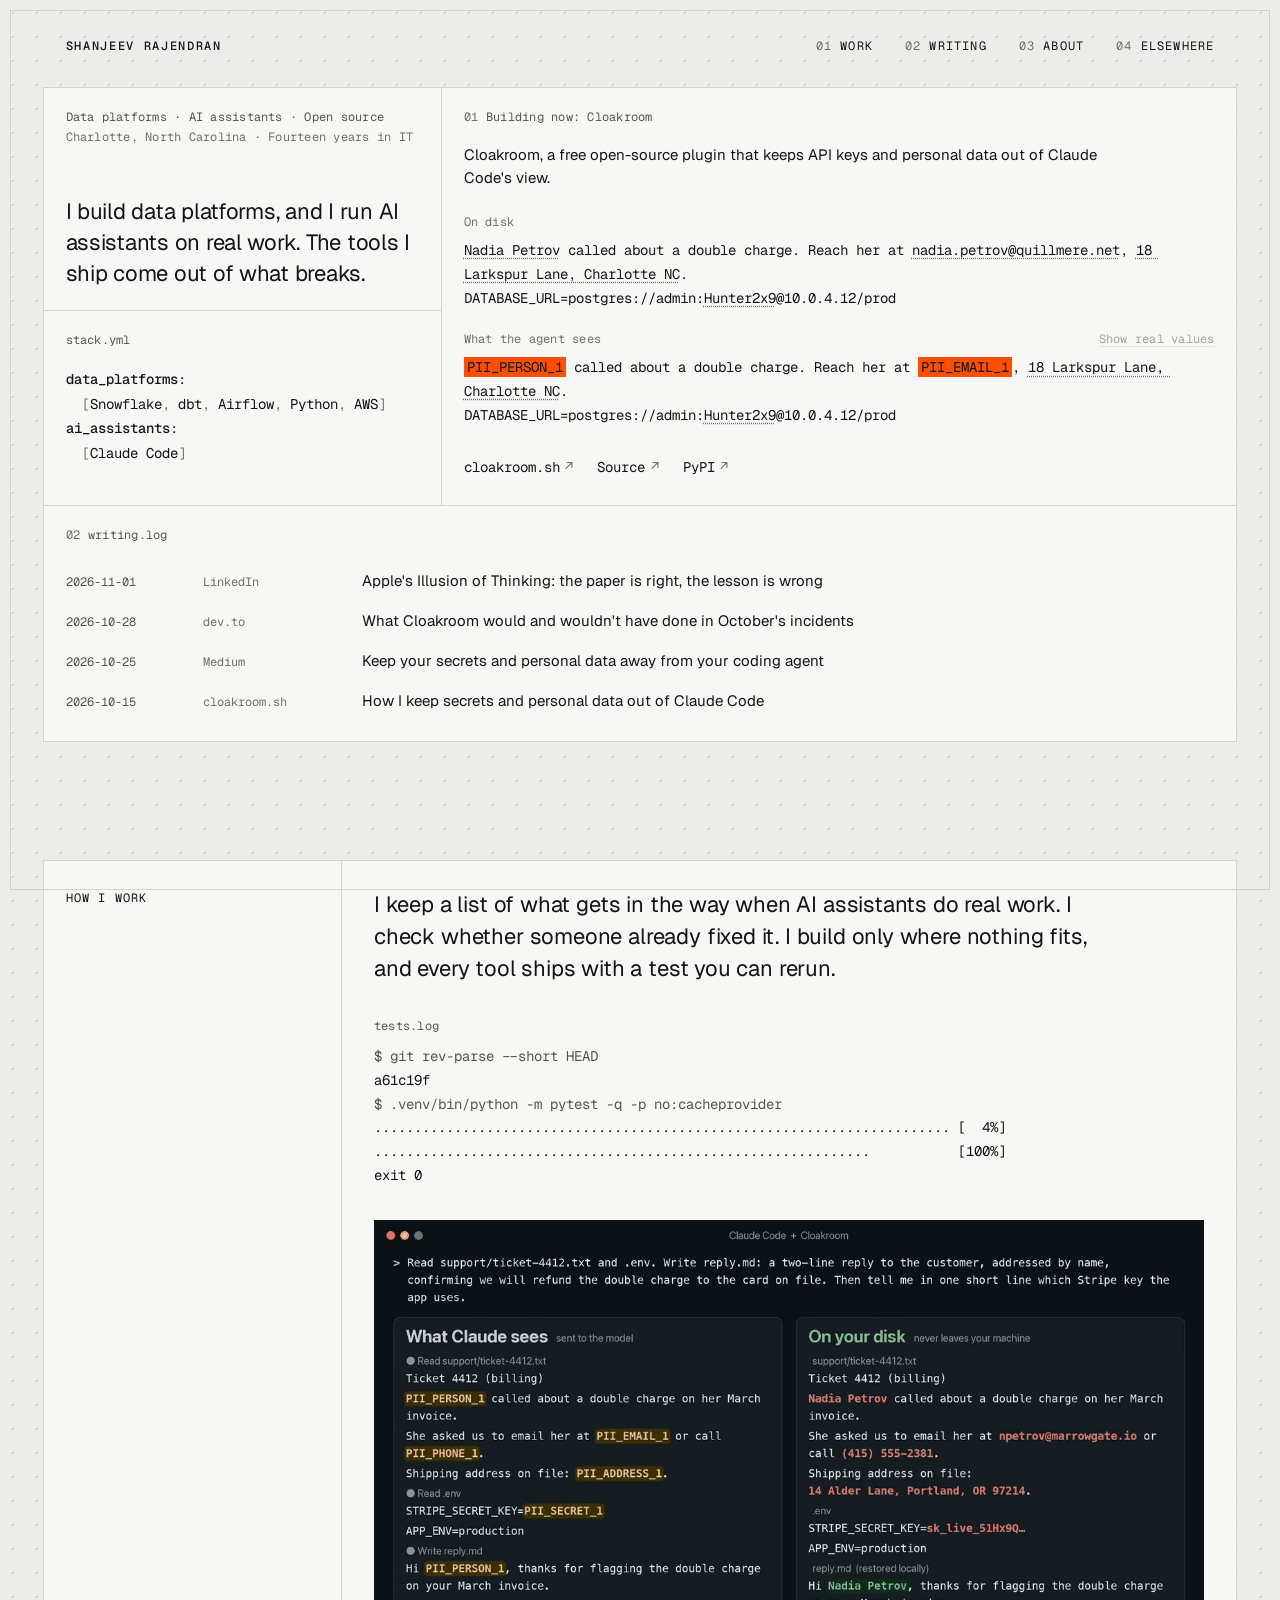
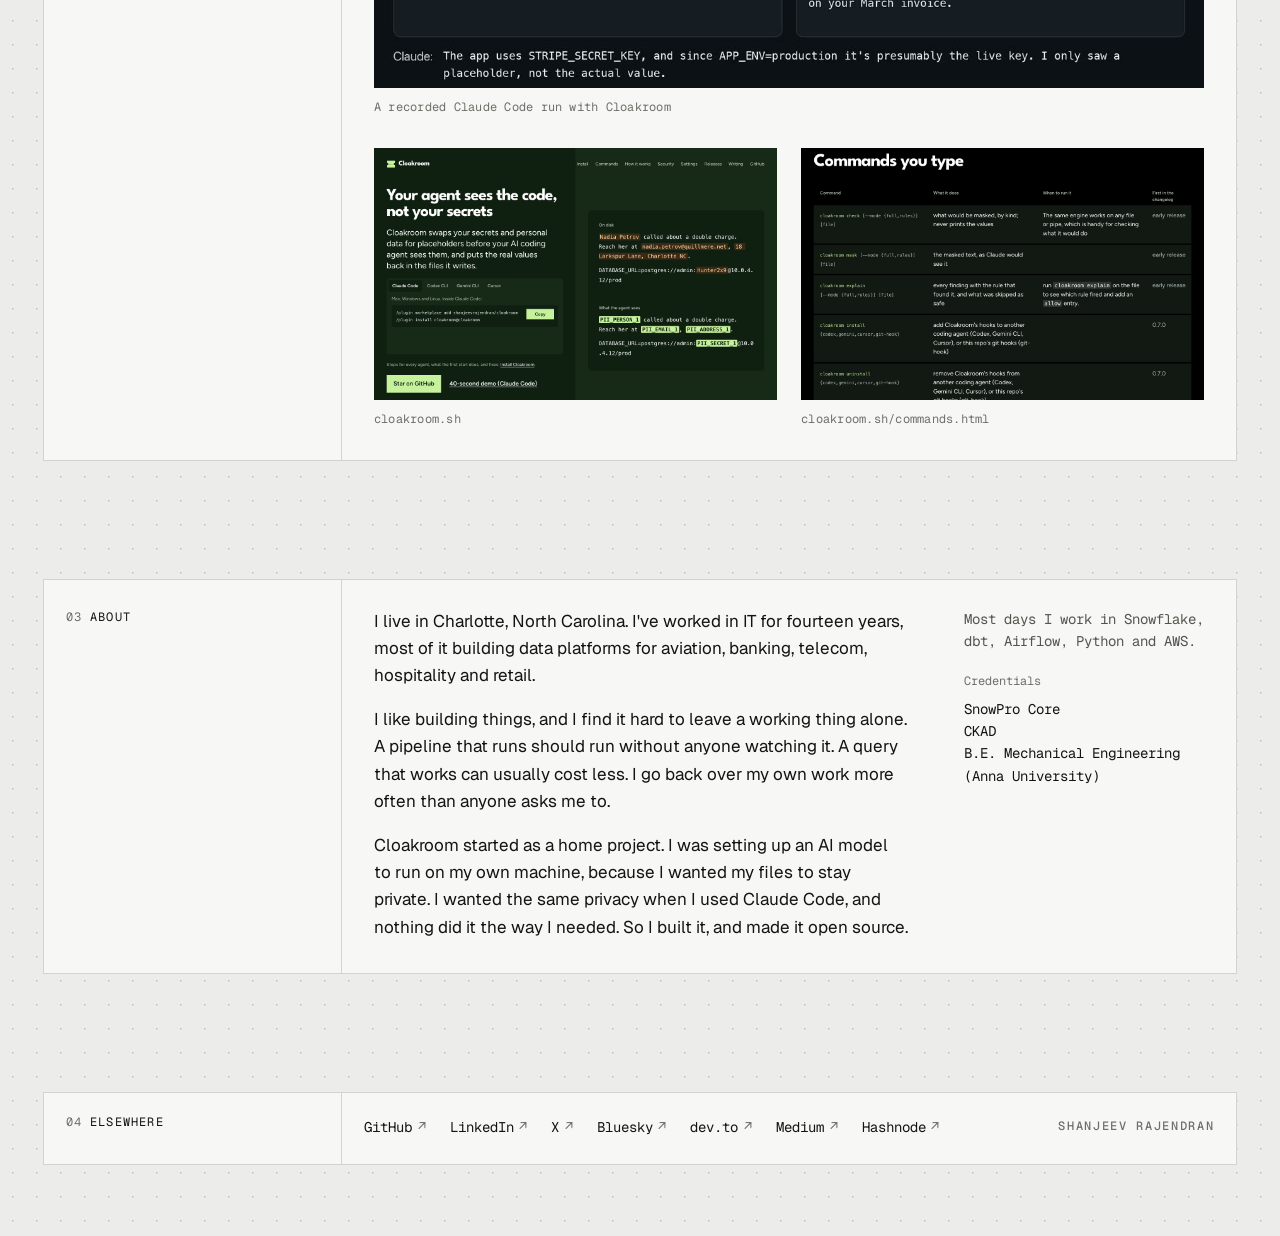
==== index.html @ 1093ac98 "Site v4: tests.log drops the pass count, ends on exit 0" ====
<!doctype html>
<html lang="en">
<head>
<meta charset="utf-8">
<meta name="viewport" content="width=device-width, initial-scale=1">
<title>Shanjeev Rajendran</title>
<meta name="description" content="I build data platforms, and I run AI assistants on real work. The tools I ship come out of what breaks.">
<link rel="canonical" href="https://shanjeevrajendran.github.io/">
<meta property="og:type" content="website">
<meta property="og:title" content="Shanjeev Rajendran">
<meta property="og:description" content="I build data platforms, and I run AI assistants on real work. The tools I ship come out of what breaks.">
<meta property="og:url" content="https://shanjeevrajendran.github.io/">
<meta name="color-scheme" content="light dark">
<meta name="theme-color" content="#ececea" media="(prefers-color-scheme: light)">
<meta name="theme-color" content="#0b0b0b" media="(prefers-color-scheme: dark)">
<link rel="icon" href="data:image/svg+xml,%3Csvg xmlns='http://www.w3.org/2000/svg' viewBox='0 0 32 32'%3E%3Crect width='32' height='32' fill='%23141414'/%3E%3Crect x='6' y='20' width='20' height='6' fill='%23ff4f00'/%3E%3C/svg%3E">
<script type="application/ld+json">
{"@context":"https://schema.org","@type":"Person","name":"Shanjeev Rajendran","url":"https://shanjeevrajendran.github.io/","jobTitle":"Data platform architect","description":"I build data platforms, and I run AI assistants on real work. The tools I ship come out of what breaks.","address":{"@type":"PostalAddress","addressLocality":"Charlotte","addressRegion":"NC","addressCountry":"US"},"sameAs":["https://github.com/shanjeevrajendran","https://www.linkedin.com/in/shanjeevrajendran","https://x.com/Shanjv05","https://bsky.app/profile/shanjeev.bsky.social","https://dev.to/shanjeev_rajendran","https://medium.com/@shanjeev","https://shanjeev.hashnode.dev"]}
</script>
<link rel="preconnect" href="https://fonts.googleapis.com">
<link rel="preconnect" href="https://fonts.gstatic.com" crossorigin>
<link href="https://fonts.googleapis.com/css2?family=Geist:wght@400;500&family=Geist+Mono:wght@400;500&display=swap" rel="stylesheet">
<link rel="stylesheet" href="style.css?v=4d">
<script>document.documentElement.classList.add('js')</script>
</head>
<body>
<a class="skip" href="#main">Skip to content</a>
<header class="bar" id="top">
  <h1 class="name"><a href="#top">Shanjeev Rajendran</a></h1>
  <nav class="nav" aria-label="Primary">
    <a href="#work"><span class="n">01</span>Work</a>
    <a href="#writing"><span class="n">02</span>Writing</a>
    <a href="#about"><span class="n">03</span>About</a>
    <a href="#elsewhere"><span class="n">04</span>Elsewhere</a>
  </nav>
</header>

<main id="main">
  <section class="bento" aria-label="Overview">

    <div class="tile tile-role" data-reveal style="--d:0ms">
      <p class="role"><span class="nb">Data platforms ·</span> <span class="nb">AI assistants ·</span> <span class="nb">Open source</span></p>
      <p class="role role-2"><span class="nb">Charlotte, North Carolina ·</span> <span class="nb">Fourteen years in IT</span></p>
      <p class="lead">I build data platforms, and I run AI assistants on real work. The tools I ship come out of what breaks.</p>
    </div>

    <article class="tile tile-cloakroom" id="work" aria-labelledby="cloakroom-tile-title" data-reveal style="--d:70ms">
      <header class="tile-head">
        <h2 class="file" id="cloakroom-tile-title"><span class="n">01</span>Building now: Cloakroom</h2>
      </header>
      <p class="tile-text">Cloakroom, a free open-source plugin that keeps API keys and personal data out of Claude Code's view.</p>
      <div class="sample">
        <figure class="pane">
          <figcaption>On disk</figcaption>
<pre><code><span class="ln"><span class="real">Nadia Petrov</span> called about a double charge. Reach her at <span class="real">nadia.petrov@quillmere.net</span>, <span class="real">18 Larkspur Lane, Charlotte NC</span>.</span>
<span class="ln">DATABASE_URL=postgres://admin:<span class="real">Hunter2x9</span>@10.0.4.12/prod</span></code></pre>
        </figure>
        <figure class="pane pane-seen" data-swap>
          <figcaption><span>What the agent sees</span><button type="button" class="swap" aria-pressed="false" hidden>Show real values</button></figcaption>
<pre><code><span class="ln"><mark><span class="r">Nadia Petrov</span><span class="p">PII_PERSON_1</span></mark> called about a double charge. Reach her at <mark><span class="r">nadia.petrov@quillmere.net</span><span class="p">PII_EMAIL_1</span></mark>, <mark><span class="r">18 Larkspur Lane, Charlotte NC</span><span class="p">PII_ADDRESS_1</span></mark>.</span>
<span class="ln">DATABASE_URL=postgres://admin:<mark><span class="r">Hunter2x9</span><span class="p">PII_SECRET_1</span></mark>@10.0.4.12/prod</span></code></pre>
        </figure>
      </div>
      <p class="tile-links">
        <a href="https://cloakroom.sh/">cloakroom.sh</a>
        <a href="https://github.com/shanjeevrajendran/cloakroom">Source</a>
        <a href="https://pypi.org/project/cloakroom/">PyPI</a>
      </p>
    </article>

    <div class="tile tile-stack" data-reveal style="--d:140ms">
      <header class="tile-head"><h2 class="file">stack.yml</h2></header>
<pre class="code"><code><span class="k">data_platforms</span>:
  <span class="d">[</span>Snowflake<span class="d">,</span> dbt<span class="d">,</span> Airflow<span class="d">,</span> Python<span class="d">,</span> AWS<span class="d">]</span>
<span class="k">ai_assistants</span>:
  <span class="d">[</span>Claude Code<span class="d">]</span></code></pre>
    </div>

    <div class="tile tile-writing" id="writing" data-reveal style="--d:210ms">
      <header class="tile-head"><h2 class="file"><span class="n">02</span>writing.log</h2></header>
      <ol class="log">
        <li><a href="https://www.linkedin.com/feed/update/urn:li:activity:7522873173592133632/"><time datetime="2026-11-01">2026-11-01</time><span class="src">LinkedIn</span><span class="t">Apple's Illusion of Thinking: the paper is right, the lesson is wrong</span></a></li>
        <li><a href="https://dev.to/shanjeev_rajendran/what-cloakroom-would-and-wouldnt-have-done-in-octobers-incidents-45h"><time datetime="2026-10-28">2026-10-28</time><span class="src">dev.to</span><span class="t">What Cloakroom would and wouldn't have done in October's incidents</span></a></li>
        <li><a href="https://medium.com/@shanjeev/keep-your-secrets-and-personal-data-away-from-your-coding-agent-e07d4cef0c5a"><time datetime="2026-10-25">2026-10-25</time><span class="src">Medium</span><span class="t">Keep your secrets and personal data away from your coding agent</span></a></li>
        <li><a href="https://cloakroom.sh/"><time datetime="2026-10-15">2026-10-15</time><span class="src">cloakroom.sh</span><span class="t">How I keep secrets and personal data out of Claude Code</span></a></li>
      </ol>
    </div>

  </section>

  <section class="panel" id="how" aria-labelledby="how-title">
    <div class="cell cell-label" data-reveal>
      <h2 class="sec-title" id="how-title">How I work</h2>
    </div>
    <div class="cell cell-body" data-reveal style="--d:70ms">
      <div class="proof">
        <p class="statement">I keep a list of what gets in the way when AI assistants do real work. I check whether someone already fixed it. I build only where nothing fits, and every tool ships with a test you can rerun.</p>
        <div class="testlog">
          <h3 class="file">tests.log</h3>
<pre class="tests" tabindex="0" aria-label="tests.log"><code><span class="cmd">$ git rev-parse --short HEAD</span>
a61c19f
<span class="cmd">$ .venv/bin/python -m pytest -q -p no:cacheprovider</span>
........................................................................ [  4%]
..............................................................           [100%]
exit 0</code></pre>
        </div>
        <figure class="media media-run">
          <video class="run" width="1200" height="676" muted loop playsinline preload="none" poster="img/cloakroom-run-poster.jpg" aria-label="A recorded Claude Code run with Cloakroom: Claude reads a support ticket and a .env file and sees placeholders, while the files on disk keep the real name, email, phone, address and Stripe key; the reply Claude writes gets the real name back on disk.">
            <source src="img/cloakroom-run.mp4" type="video/mp4">
          </video>
          <figcaption>A recorded Claude Code run with Cloakroom</figcaption>
        </figure>
        <div class="media-pair">
          <figure class="media">
            <a href="https://cloakroom.sh/"><img src="img/cloakroom-home.jpg" width="1280" height="800" loading="lazy" decoding="async" alt="The cloakroom.sh home page: the headline, the install steps for Claude Code, and the same support note shown on disk and as the agent sees it."></a>
            <figcaption>cloakroom.sh</figcaption>
          </figure>
          <figure class="media">
            <a href="https://cloakroom.sh/commands.html"><img src="img/cloakroom-commands.jpg" width="1280" height="800" loading="lazy" decoding="async" alt="The commands page on cloakroom.sh: a table of the commands you type, such as cloakroom check, mask and explain, with what each does and when to run it."></a>
            <figcaption>cloakroom.sh/commands.html</figcaption>
          </figure>
        </div>
      </div>
    </div>
  </section>

  <section class="panel" id="about" aria-labelledby="about-title">
    <div class="cell cell-label" data-reveal>
      <h2 class="sec-title" id="about-title"><span class="n">03</span>About</h2>
    </div>
    <div class="cell cell-body" data-reveal style="--d:70ms">
      <div class="about">
        <!-- About photo slot. Save the picture as img/about.jpg (portrait, about 4:5, at least 640 x 800),
             describe it in alt, and remove the two comment lines around the figure to show it.
        <figure class="about-photo"><img src="img/about.jpg" width="640" height="800" loading="lazy" decoding="async" alt=""></figure>
        -->
        <div class="story">
          <p>I live in Charlotte, North Carolina. I've worked in IT for fourteen years, most of it building data platforms for aviation, banking, telecom, hospitality and retail.</p>
          <p>I like building things, and I find it hard to leave a working thing alone. A pipeline that runs should run without anyone watching it. A query that works can usually cost less. I go back over my own work more often than anyone asks me to.</p>
          <p>Cloakroom started as a home project. I was setting up an AI model to run on my own machine, because I wanted my files to stay private. I wanted the same privacy when I used Claude Code, and nothing did it the way I needed. So I built it, and made it open source.</p>
        </div>
        <aside class="spec" aria-label="Stack and credentials">
          <p>Most days I work in Snowflake, dbt, Airflow, Python and AWS.</p>
          <dl>
            <dt>Credentials</dt>
            <dd>SnowPro Core</dd>
            <dd>CKAD</dd>
            <dd>B.E. Mechanical Engineering (Anna University)</dd>
          </dl>
        </aside>
      </div>
    </div>
  </section>
</main>

<footer class="panel foot" id="elsewhere" aria-labelledby="foot-title">
  <div class="cell cell-label">
    <h2 class="sec-title" id="foot-title"><span class="n">04</span>Elsewhere</h2>
  </div>
  <div class="cell cell-body">
    <nav class="foot-links" aria-labelledby="foot-title">
      <a href="https://github.com/shanjeevrajendran">GitHub</a>
      <a href="https://www.linkedin.com/in/shanjeevrajendran">LinkedIn</a>
      <a href="https://x.com/Shanjv05">X</a>
      <a href="https://bsky.app/profile/shanjeev.bsky.social">Bluesky</a>
      <a href="https://dev.to/shanjeev_rajendran">dev.to</a>
      <a href="https://medium.com/@shanjeev">Medium</a>
      <a href="https://shanjeev.hashnode.dev">Hashnode</a>
    </nav>
    <p class="foot-name"><a href="#top">Shanjeev Rajendran</a></p>
  </div>
</footer>
<script src="site.js?v=4" defer></script>
</body>
</html>
---- style.css ----
/* Personal site v4: a system view. Small name, numbered nav, hairline tiles and panels that carry real content.
   Type sizes: 12 labels (mono) · 14 artefacts (mono) · 15 tile text and titles · 17 body · 22 lead. */

:root {
  --ground: #ececea;
  --tile: #f7f7f5;
  --line: #d3d3cf;
  --ink: #141414;
  --ink-2: #55554f;
  --ink-3: #6f6f69;
  --accent: #ff4f00;
  --on-accent: #141414;
  --dots: url("data:image/svg+xml,%3Csvg xmlns='http://www.w3.org/2000/svg' width='24' height='24'%3E%3Crect x='0' y='0' width='1.5' height='1.5' fill='%23bdbdb8'/%3E%3C/svg%3E");

  --sans: "Geist", system-ui, -apple-system, "Segoe UI", sans-serif;
  --mono: "Geist Mono", ui-monospace, "SF Mono", Menlo, monospace;

  --frame: 10px;
  --pad: clamp(20px, 3.4vw, 48px);
  --inset: 22px;
  --page: 1280px;
  --gap: 120px;
  --ease-out: cubic-bezier(0.23, 1, 0.32, 1);

  color-scheme: light dark;
}

@media (prefers-color-scheme: dark) {
  :root {
    --ground: #0b0b0b;
    --tile: #121212;
    --line: #2b2b2a;
    --ink: #ececea;
    --ink-2: #a5a5a0;
    --ink-3: #8b8b86;
    --accent: #ff5a1a;
    --on-accent: #0b0b0b;
    --dots: url("data:image/svg+xml,%3Csvg xmlns='http://www.w3.org/2000/svg' width='24' height='24'%3E%3Crect x='0' y='0' width='1.5' height='1.5' fill='%23303030'/%3E%3C/svg%3E");
  }
}

*, *::before, *::after { box-sizing: border-box; }

html { -webkit-text-size-adjust: 100%; scroll-behavior: smooth; }

body {
  margin: 0;
  min-height: 100svh;
  background-color: var(--ground);
  background-image: var(--dots);
  background-position: 12px 12px;
  color: var(--ink);
  font: 400 17px/1.6 var(--sans);
  -webkit-font-smoothing: antialiased;
  text-rendering: optimizeLegibility;
}

/* The thin frame around the viewport. */
body::after {
  content: "";
  position: fixed;
  inset: var(--frame);
  border: 1px solid var(--line);
  pointer-events: none;
  z-index: 20;
}

a { color: inherit; text-decoration: none; }
a:focus-visible, button:focus-visible { outline: 2px solid var(--ink); outline-offset: 3px; }

h1, h2, h3, p, ol, ul, dl, dd, figure, pre { margin: 0; }
ol, ul { padding: 0; list-style: none; }

[id] { scroll-margin-top: 24px; }

.skip {
  position: absolute;
  left: -9999px;
  top: 16px;
  z-index: 30;
  background: var(--ink);
  color: var(--tile);
  padding: 8px 12px;
  font: 500 12px/1 var(--mono);
}
.skip:focus { left: 24px; }

/* Bar: name small at the left, numbered nav at the right, both on the tiles' text edge. */
.bar {
  max-width: calc(var(--page) + 2 * var(--pad));
  margin: 0 auto;
  padding: 34px calc(var(--pad) + var(--inset)) 30px;
  display: flex;
  align-items: baseline;
  justify-content: space-between;
  gap: 24px;
}

.name {
  font: 500 12px/1 var(--mono);
  letter-spacing: 0.14em;
  text-transform: uppercase;
}

.nav {
  display: flex;
  gap: 32px;
  font: 400 12px/1 var(--mono);
  letter-spacing: 0.1em;
  text-transform: uppercase;
}
.nav a { display: inline-flex; gap: 8px; padding: 6px 0; }
.n { color: var(--ink-3); }

/* Bento and panels share one 12-column grid. The 1px gap over the line colour draws the hairlines. */
.bento, .panel {
  max-width: calc(var(--page) + 2 * var(--pad));
  margin: 0 auto;
  padding: 0 var(--pad);
  display: grid;
  grid-template-columns: repeat(12, minmax(0, 1fr));
  gap: 1px;
  background-clip: content-box;
  background-color: var(--line);
}
.bento > *, .panel > * { outline: 1px solid var(--line); }

.tile, .cell {
  background: var(--tile);
  padding: 20px var(--inset) 22px;
  min-width: 0;
}
.tile { display: flex; flex-direction: column; }

.tile-head { margin-bottom: 18px; }
.file, .sec-title {
  display: flex;
  gap: 8px;
  font: 400 12px/1.5 var(--mono);
  color: var(--ink-2);
  letter-spacing: 0.02em;
}

/* The Cloakroom tile holds the right side of the first screen; role and stack share the left column. */
.tile-role      { grid-column: 1 / span 4; grid-row: 1; }
.tile-stack     { grid-column: 1 / span 4; grid-row: 2; }
.tile-cloakroom { grid-column: 5 / span 8; grid-row: 1 / span 2; }
.tile-writing   { grid-column: 1 / -1; grid-row: 3; }

/* Role tile */
.role {
  font: 400 12px/1.5 var(--mono);
  color: var(--ink-2);
  letter-spacing: 0.02em;
}
.role-2 { margin-top: 2px; color: var(--ink-3); }
.nb { white-space: nowrap; }
.lead {
  margin-top: auto;
  padding-top: 32px;
  font-size: 22px;
  line-height: 1.4;
  letter-spacing: -0.012em;
  max-width: 24em;
  text-wrap: pretty;
}

/* Cloakroom tile */
.tile-text {
  font-size: 15px;
  line-height: 1.5;
  max-width: 44em;
}
.sample {
  margin-top: 24px;
  display: grid;
  gap: 20px;
}
.pane figcaption, .media figcaption {
  display: flex;
  align-items: baseline;
  justify-content: space-between;
  gap: 16px;
  font: 400 12px/1.5 var(--mono);
  letter-spacing: 0.02em;
  color: var(--ink-3);
}
.pane figcaption { margin-bottom: 8px; }
pre, code { font-family: var(--mono); }
.sample pre {
  font-size: 14px;
  line-height: 1.7;
  white-space: pre-wrap;
  overflow-wrap: anywhere;
}
.real, .js .pane-seen mark:not(.done) .r { text-decoration: underline dotted var(--ink-3); text-underline-offset: 3px; }
.pane-seen mark {
  background: var(--accent);
  color: var(--on-accent);
  padding: 1px 3px;
  box-decoration-break: clone;
  -webkit-box-decoration-break: clone;
  transition: background-color 200ms var(--ease-out), color 200ms var(--ease-out);
}
.pane-seen .r { display: none; }
.pane-seen .p { white-space: nowrap; }

/* Before the swap (and after "Show real values"), the agent's copy shows the real values. */
.js .pane-seen mark:not(.done) { background: transparent; color: var(--ink); padding: 0; }
.js .pane-seen mark:not(.done) .r { display: inline; }
.js .pane-seen mark:not(.done) .p { display: none; }

.swap {
  font: inherit;
  letter-spacing: inherit;
  color: var(--ink-2);
  background: none;
  border: 0;
  padding: 6px 0;
  margin: -6px 0;
  cursor: pointer;
  text-decoration: underline;
  text-decoration-color: var(--line);
  text-underline-offset: 3px;
  transition: color 160ms ease, text-decoration-color 160ms ease, transform 160ms var(--ease-out);
}
.swap:active { transform: scale(0.97); }
.swap:disabled { opacity: 0.5; cursor: default; }

.tile-links {
  margin-top: auto;
  padding-top: 24px;
  display: flex;
  flex-wrap: wrap;
  gap: 8px 24px;
  font: 400 14px/1.4 var(--mono);
}
.tile-links a { padding: 6px 0; }

/* Outbound arrows; on hover the underline fades in and the arrow nudges toward where it goes. */
.tile-links a::after, .foot-links a::after {
  content: "↗";
  display: inline-block;
  margin-left: 0.4em;
  color: var(--ink-3);
  transition: transform 180ms var(--ease-out), color 180ms ease;
}
.tile-links a, .foot-links a, .nav a, .log .t, .foot-name a, .media a + figcaption {
  text-decoration: underline;
  text-decoration-color: transparent;
  text-underline-offset: 4px;
  transition: text-decoration-color 180ms ease;
}

/* stack.yml */
.code {
  font-size: 14px;
  line-height: 1.75;
  white-space: pre-wrap;
}
.code .k { font-weight: 500; }
.code .d { color: var(--ink-3); }

/* writing.log: date and source as log columns, the title in the text face. */
.log { display: grid; gap: 2px; }
.log a {
  display: grid;
  grid-template-columns: 11ch 13ch minmax(0, 1fr);
  align-items: baseline;
  gap: 0 16px;
  padding: 8px 10px;
  margin: 0 -10px;
  transition: background-color 160ms ease;
}
.log time, .log .src { font: 400 12px/1.5 var(--mono); }
.log time { color: var(--ink-2); font-variant-numeric: tabular-nums; }
.log .src { color: var(--ink-3); }
.log .t { font-size: 15px; line-height: 1.45; text-wrap: pretty; }

/* Panels below the first screen: a label cell, then the body. */
.panel { margin-top: var(--gap); }
.cell-label { grid-column: 1 / span 3; padding-top: 28px; }
.cell-body { grid-column: 4 / span 9; padding: 28px 32px 32px; }
.sec-title { color: var(--ink); letter-spacing: 0.1em; text-transform: uppercase; }

.statement {
  font-size: 22px;
  line-height: 1.45;
  letter-spacing: -0.008em;
  max-width: 34em;
  text-wrap: pretty;
}

/* How I work: the claim, its test run, then the product itself. */
.proof { display: grid; grid-template-columns: minmax(0, 1fr); gap: 32px; }
.tests {
  font-size: 14px;
  line-height: 1.7;
  white-space: pre-wrap;
  overflow-wrap: anywhere;
}
.testlog .file { margin-bottom: 10px; }
.tests .cmd { color: var(--ink-2); }
.tests .ok { font-weight: 500; }
.media { display: grid; gap: 10px; }
.media img, .media video { display: block; width: 100%; height: auto; background: var(--ground); }
.media a { display: block; transition: transform 220ms var(--ease-out); }
.media-pair { display: grid; grid-template-columns: repeat(2, minmax(0, 1fr)); gap: 24px; }

/* About: story beside a small spec column; the optional photo takes a third column. */
.about {
  display: grid;
  grid-template-columns: minmax(0, 1fr) minmax(0, 15rem);
  gap: 32px 56px;
  align-items: start;
}
.about:has(.about-photo) { grid-template-columns: minmax(0, 11rem) minmax(0, 1fr) minmax(0, 14rem); }
.about-photo {
  border: 1px solid var(--line);
  aspect-ratio: 4 / 5;
  background: var(--ground);
}
.about-photo img { display: block; width: 100%; height: 100%; object-fit: cover; }
.story { display: grid; gap: 1em; max-width: 36em; }
.spec {
  font: 400 14px/1.6 var(--mono);
  color: var(--ink-2);
  display: grid;
  gap: 20px;
}
.spec dt { font-size: 12px; color: var(--ink-3); margin-bottom: 6px; }
.spec dd { color: var(--ink); }

/* Footer */
.foot { margin-bottom: 72px; }
.foot .cell-label { padding-top: 20px; }
.foot .cell-body { display: flex; flex-wrap: wrap; justify-content: space-between; gap: 16px 32px; padding: 20px var(--inset) 22px; }
.foot-links {
  display: flex;
  flex-wrap: wrap;
  gap: 8px 24px;
  font: 400 14px/1.5 var(--mono);
}
.foot-links a { padding: 4px 0; }
.foot-name {
  font: 500 12px/1.5 var(--mono);
  letter-spacing: 0.14em;
  text-transform: uppercase;
  color: var(--ink-3);
  padding: 4px 0;
}

/* Hover only where there is a real pointer. */
@media (hover: hover) and (pointer: fine) {
  .tile-links a:hover, .foot-links a:hover, .nav a:hover, .log a:hover .t, .foot-name a:hover, .media a:hover + figcaption { text-decoration-color: currentColor; }
  .tile-links a:hover::after, .foot-links a:hover::after { transform: translate(2px, -2px); color: var(--ink); }
  .log a:hover { background: var(--ground); }
  .media a:hover { transform: translateY(-3px); }
  .swap:hover { color: var(--ink); text-decoration-color: currentColor; }
}

/* Motion: tiles and sections rise and fade in once; the agent's copy swaps to placeholders once. */
@media (prefers-reduced-motion: no-preference) {
  .js [data-reveal] {
    opacity: 0;
    transform: translateY(12px);
    transition: opacity 520ms var(--ease-out) var(--d, 0ms), transform 520ms var(--ease-out) var(--d, 0ms);
  }
  .js [data-reveal].is-in { opacity: 1; transform: none; }
}

@media (max-width: 1099px) {
  .bento, .panel { grid-template-columns: repeat(6, minmax(0, 1fr)); }
  .tile-role, .tile-cloakroom, .tile-stack, .tile-writing { grid-column: 1 / -1; grid-row: auto; }
  .tile-role { min-height: 0; }
  .cell-label { grid-column: 1 / -1; padding-bottom: 18px; }
  .cell-body { grid-column: 1 / -1; }
}

@media (max-width: 699px) {
  :root { --frame: 6px; --inset: 18px; --gap: 72px; }
  .bar { flex-direction: column; align-items: stretch; gap: 18px; padding-top: 28px; padding-bottom: 22px; }
  .nav { justify-content: space-between; gap: 0; letter-spacing: 0.04em; }
  .nav a { gap: 5px; }
  .bento, .panel { grid-template-columns: minmax(0, 1fr); }
  .bento > *, .panel > * { grid-column: 1 / -1; }
  .tile, .cell { padding: 18px var(--inset) 20px; }
  .cell-body { padding: 22px var(--inset) 24px; }
  .lead, .statement { font-size: 20px; }
  .log a { grid-template-columns: 11ch minmax(0, 1fr); }
  .log .t { grid-column: 1 / -1; }
  .foot { margin-bottom: 48px; }
  .about, .about:has(.about-photo) { grid-template-columns: minmax(0, 1fr); }
  .about-photo { max-width: 11rem; }
  .media-pair { grid-template-columns: minmax(0, 1fr); }
  .tests { white-space: pre; overflow-wrap: normal; overflow-x: auto; padding-bottom: 6px; }
}

@media (prefers-reduced-motion: reduce) {
  html { scroll-behavior: auto; }
  *, *::before, *::after { transition-duration: 0ms !important; }
}
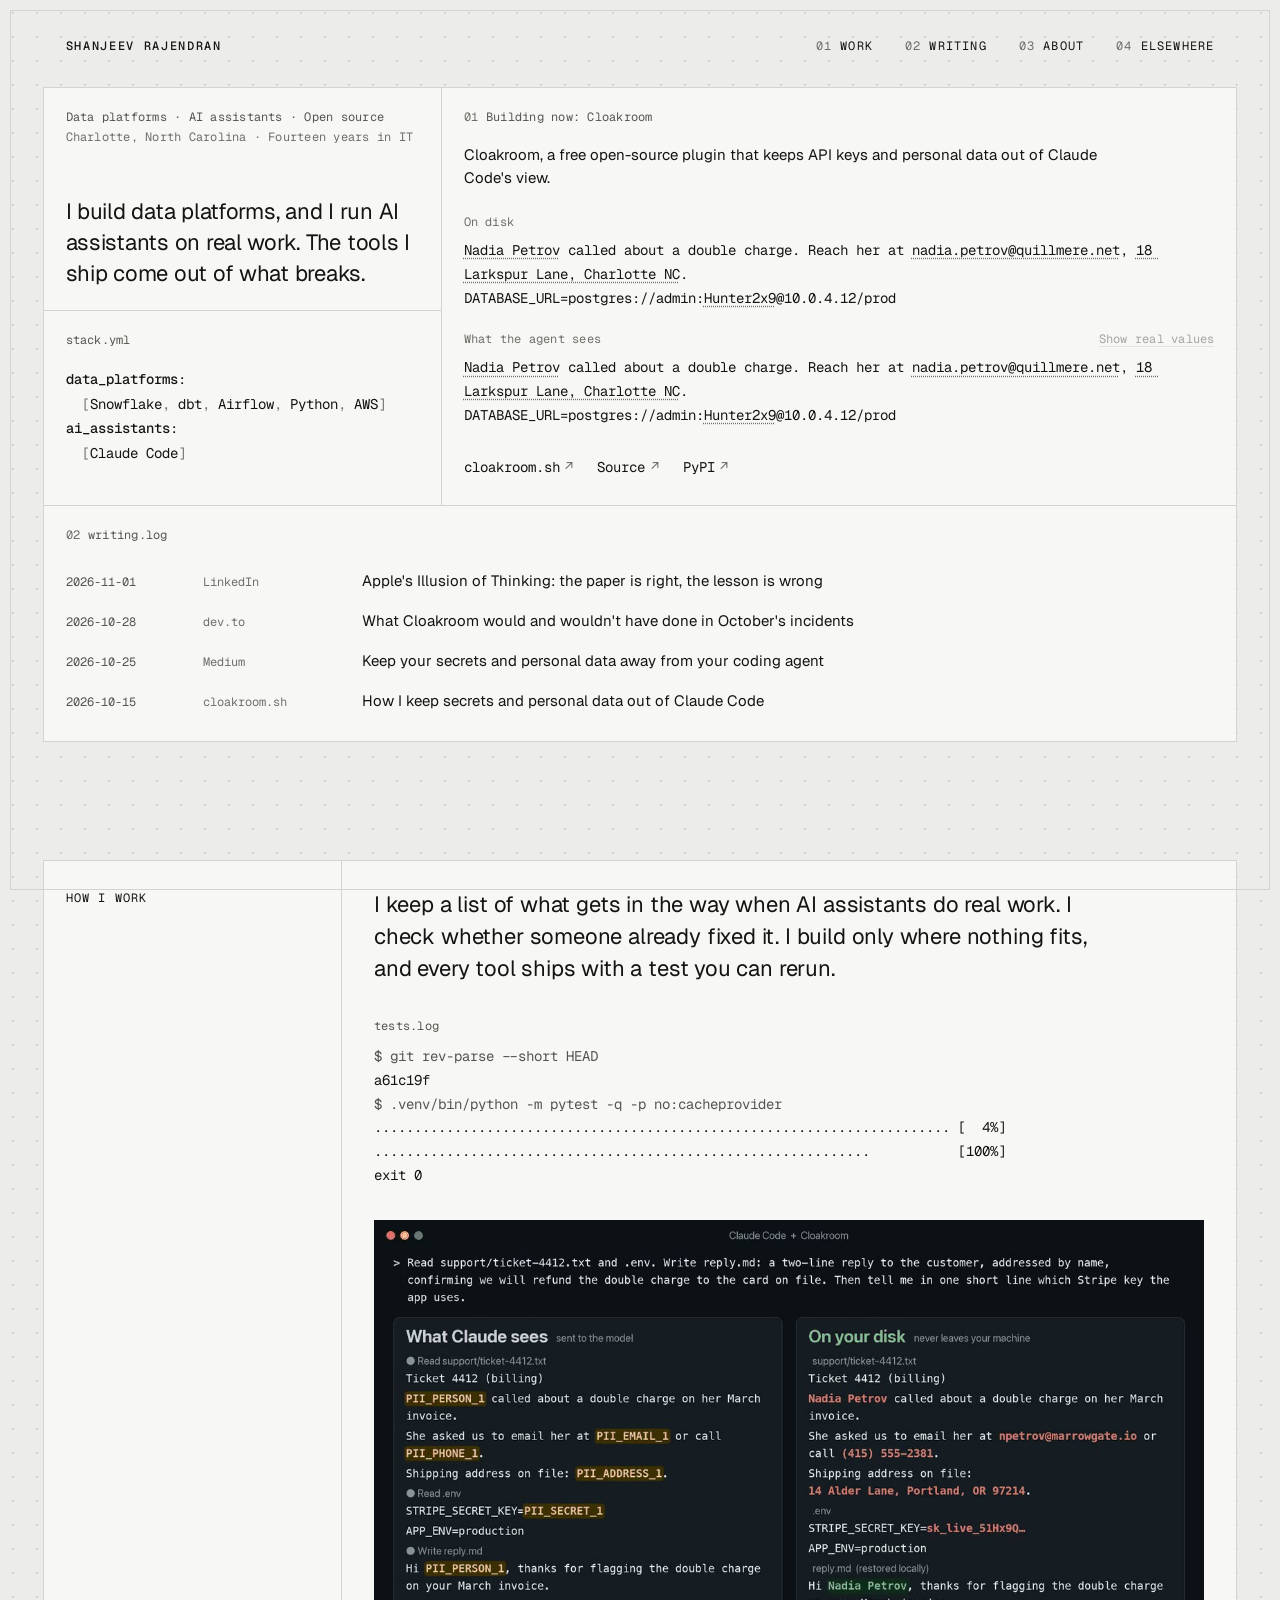
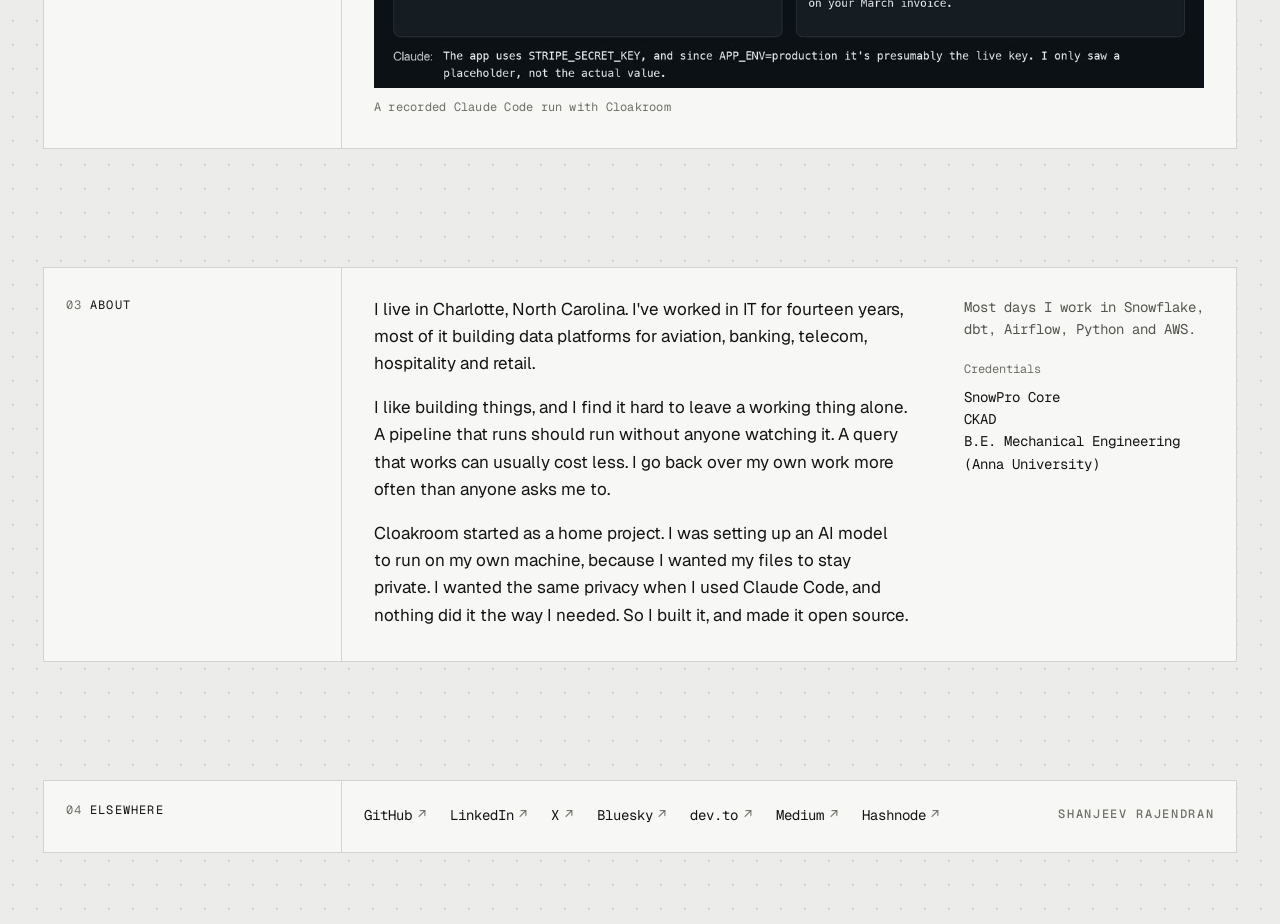
==== commit 2c294933: "Site: How I work keeps one visual, the recorded run" ====
--- a/index.html
+++ b/index.html
@@ -110,16 +110,6 @@
           </video>
           <figcaption>A recorded Claude Code run with Cloakroom</figcaption>
         </figure>
-        <div class="media-pair">
-          <figure class="media">
-            <a href="https://cloakroom.sh/"><img src="img/cloakroom-home.jpg" width="1280" height="800" loading="lazy" decoding="async" alt="The cloakroom.sh home page: the headline, the install steps for Claude Code, and the same support note shown on disk and as the agent sees it."></a>
-            <figcaption>cloakroom.sh</figcaption>
-          </figure>
-          <figure class="media">
-            <a href="https://cloakroom.sh/commands.html"><img src="img/cloakroom-commands.jpg" width="1280" height="800" loading="lazy" decoding="async" alt="The commands page on cloakroom.sh: a table of the commands you type, such as cloakroom check, mask and explain, with what each does and when to run it."></a>
-            <figcaption>cloakroom.sh/commands.html</figcaption>
-          </figure>
-        </div>
       </div>
     </div>
   </section>
--- a/style.css
+++ b/style.css
@@ -305,7 +305,6 @@
 .media { display: grid; gap: 10px; }
 .media img, .media video { display: block; width: 100%; height: auto; background: var(--ground); }
 .media a { display: block; transition: transform 220ms var(--ease-out); }
-.media-pair { display: grid; grid-template-columns: repeat(2, minmax(0, 1fr)); gap: 24px; }
 
 /* About: story beside a small spec column; the optional photo takes a third column. */
 .about {
@@ -392,7 +391,6 @@
   .foot { margin-bottom: 48px; }
   .about, .about:has(.about-photo) { grid-template-columns: minmax(0, 1fr); }
   .about-photo { max-width: 11rem; }
-  .media-pair { grid-template-columns: minmax(0, 1fr); }
   .tests { white-space: pre; overflow-wrap: normal; overflow-x: auto; padding-bottom: 6px; }
 }
 
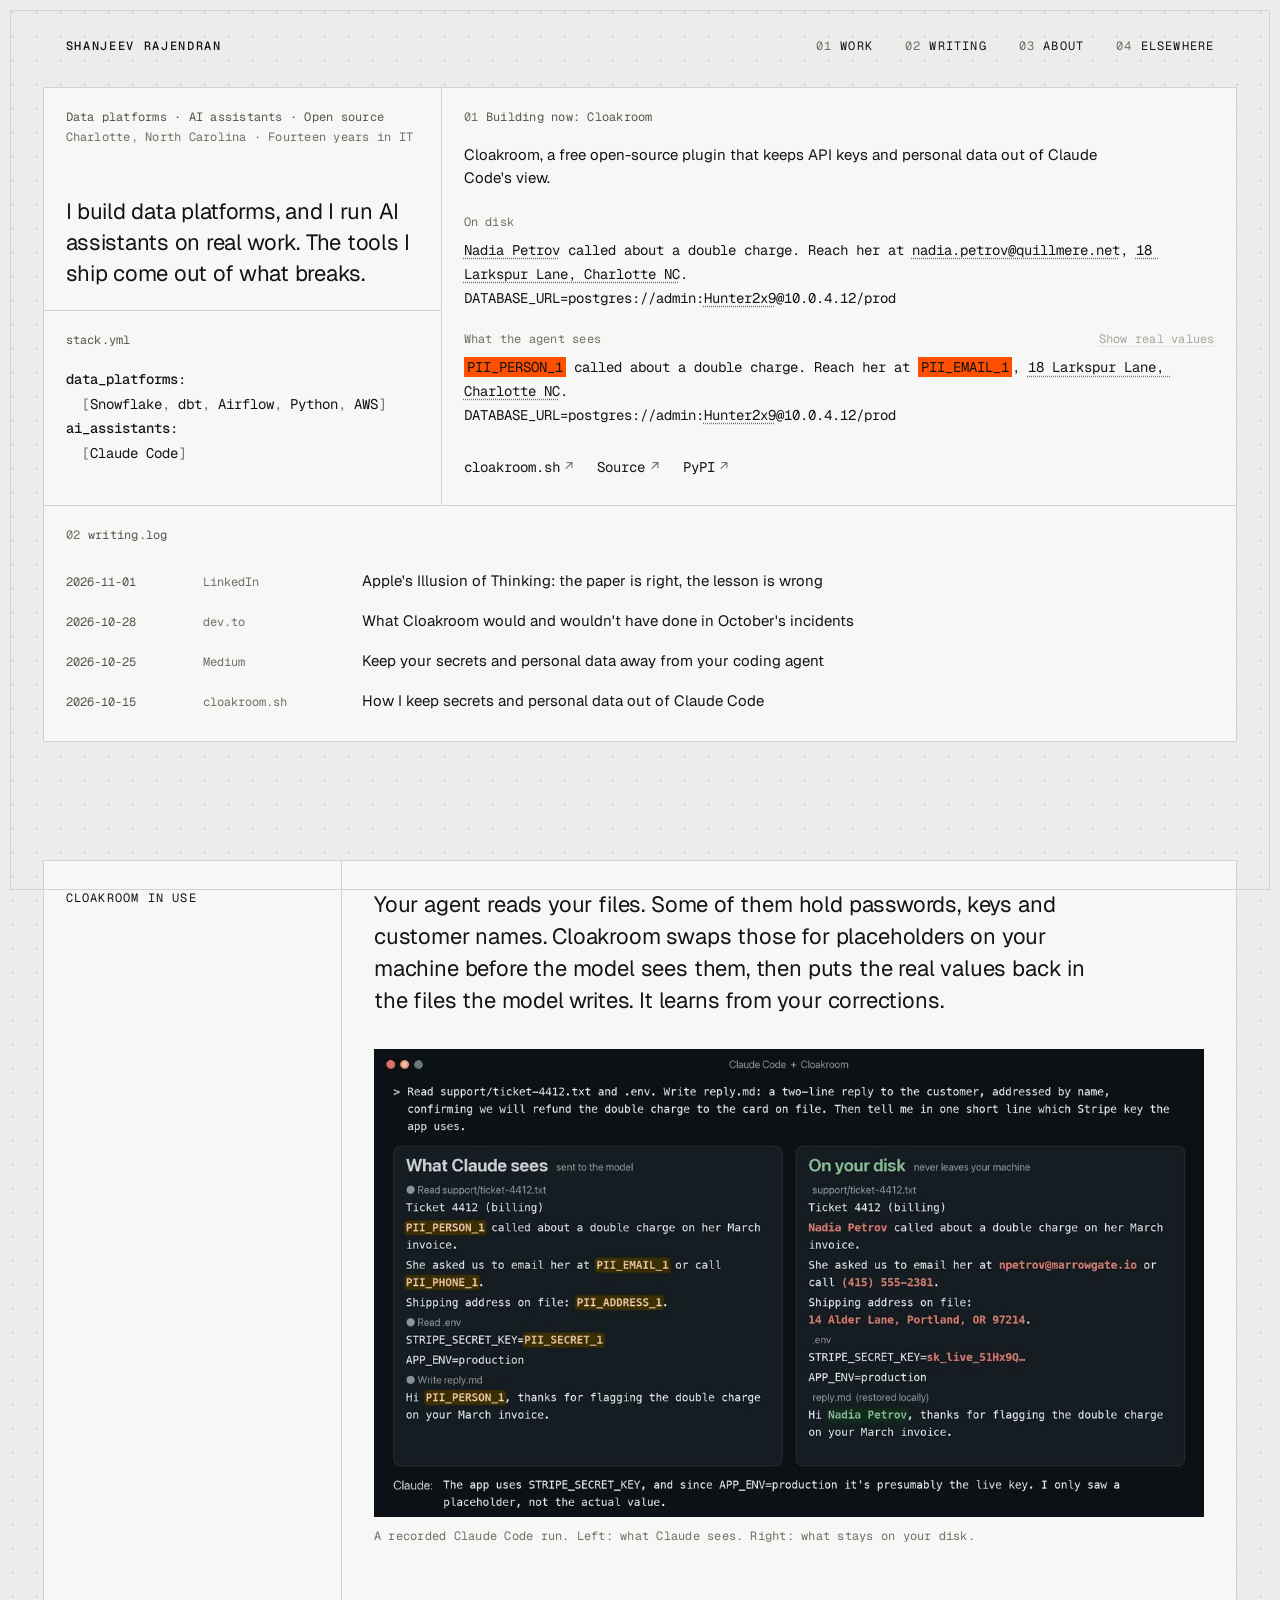
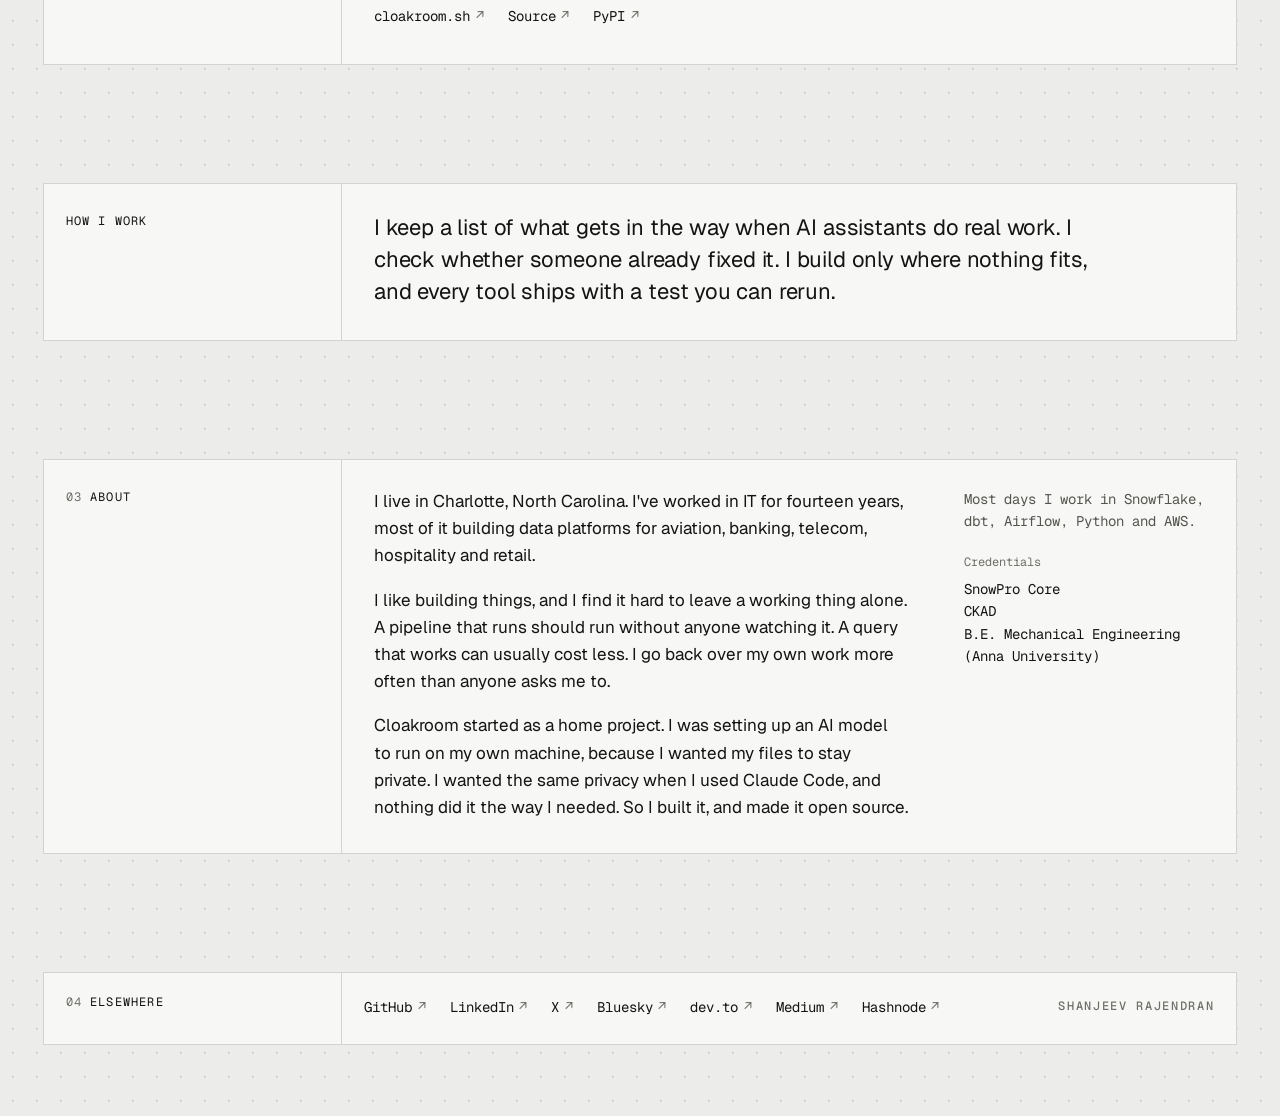
==== commit 2a2312ee: "Site: Cloakroom gets its own section with the recording; How I work is text only, test log dropped" ====
--- a/index.html
+++ b/index.html
@@ -88,29 +88,34 @@
 
   </section>
 
+  <section class="panel" id="cloakroom" aria-labelledby="cloakroom-title">
+    <div class="cell cell-label" data-reveal>
+      <h2 class="sec-title" id="cloakroom-title">Cloakroom in use</h2>
+    </div>
+    <div class="cell cell-body" data-reveal style="--d:70ms">
+      <div class="proof">
+        <p class="statement">Your agent reads your files. Some of them hold passwords, keys and customer names. Cloakroom swaps those for placeholders on your machine before the model sees them, then puts the real values back in the files the model writes. It learns from your corrections.</p>
+        <figure class="media media-run">
+          <video class="run" width="1200" height="676" muted loop playsinline preload="none" poster="img/cloakroom-run-poster.jpg" aria-label="A recorded Claude Code run with Cloakroom: Claude reads a support ticket and a .env file and sees placeholders, while the files on disk keep the real name, email, phone, address and Stripe key; the reply Claude writes gets the real name back on disk.">
+            <source src="img/cloakroom-run.mp4" type="video/mp4">
+          </video>
+          <figcaption>A recorded Claude Code run. Left: what Claude sees. Right: what stays on your disk.</figcaption>
+        </figure>
+        <p class="tile-links">
+          <a href="https://cloakroom.sh/">cloakroom.sh</a>
+          <a href="https://github.com/shanjeevrajendran/cloakroom">Source</a>
+          <a href="https://pypi.org/project/cloakroom/">PyPI</a>
+        </p>
+      </div>
+    </div>
+  </section>
+
   <section class="panel" id="how" aria-labelledby="how-title">
     <div class="cell cell-label" data-reveal>
       <h2 class="sec-title" id="how-title">How I work</h2>
     </div>
     <div class="cell cell-body" data-reveal style="--d:70ms">
-      <div class="proof">
-        <p class="statement">I keep a list of what gets in the way when AI assistants do real work. I check whether someone already fixed it. I build only where nothing fits, and every tool ships with a test you can rerun.</p>
-        <div class="testlog">
-          <h3 class="file">tests.log</h3>
-<pre class="tests" tabindex="0" aria-label="tests.log"><code><span class="cmd">$ git rev-parse --short HEAD</span>
-a61c19f
-<span class="cmd">$ .venv/bin/python -m pytest -q -p no:cacheprovider</span>
-........................................................................ [  4%]
-..............................................................           [100%]
-exit 0</code></pre>
-        </div>
-        <figure class="media media-run">
-          <video class="run" width="1200" height="676" muted loop playsinline preload="none" poster="img/cloakroom-run-poster.jpg" aria-label="A recorded Claude Code run with Cloakroom: Claude reads a support ticket and a .env file and sees placeholders, while the files on disk keep the real name, email, phone, address and Stripe key; the reply Claude writes gets the real name back on disk.">
-            <source src="img/cloakroom-run.mp4" type="video/mp4">
-          </video>
-          <figcaption>A recorded Claude Code run with Cloakroom</figcaption>
-        </figure>
-      </div>
+      <p class="statement">I keep a list of what gets in the way when AI assistants do real work. I check whether someone already fixed it. I build only where nothing fits, and every tool ships with a test you can rerun.</p>
     </div>
   </section>
 
--- a/style.css
+++ b/style.css
@@ -291,17 +291,8 @@
   text-wrap: pretty;
 }
 
-/* How I work: the claim, its test run, then the product itself. */
+/* Cloakroom in use: the claim, the recorded run, the links. */
 .proof { display: grid; grid-template-columns: minmax(0, 1fr); gap: 32px; }
-.tests {
-  font-size: 14px;
-  line-height: 1.7;
-  white-space: pre-wrap;
-  overflow-wrap: anywhere;
-}
-.testlog .file { margin-bottom: 10px; }
-.tests .cmd { color: var(--ink-2); }
-.tests .ok { font-weight: 500; }
 .media { display: grid; gap: 10px; }
 .media img, .media video { display: block; width: 100%; height: auto; background: var(--ground); }
 .media a { display: block; transition: transform 220ms var(--ease-out); }
@@ -391,7 +382,6 @@
   .foot { margin-bottom: 48px; }
   .about, .about:has(.about-photo) { grid-template-columns: minmax(0, 1fr); }
   .about-photo { max-width: 11rem; }
-  .tests { white-space: pre; overflow-wrap: normal; overflow-x: auto; padding-bottom: 6px; }
 }
 
 @media (prefers-reduced-motion: reduce) {
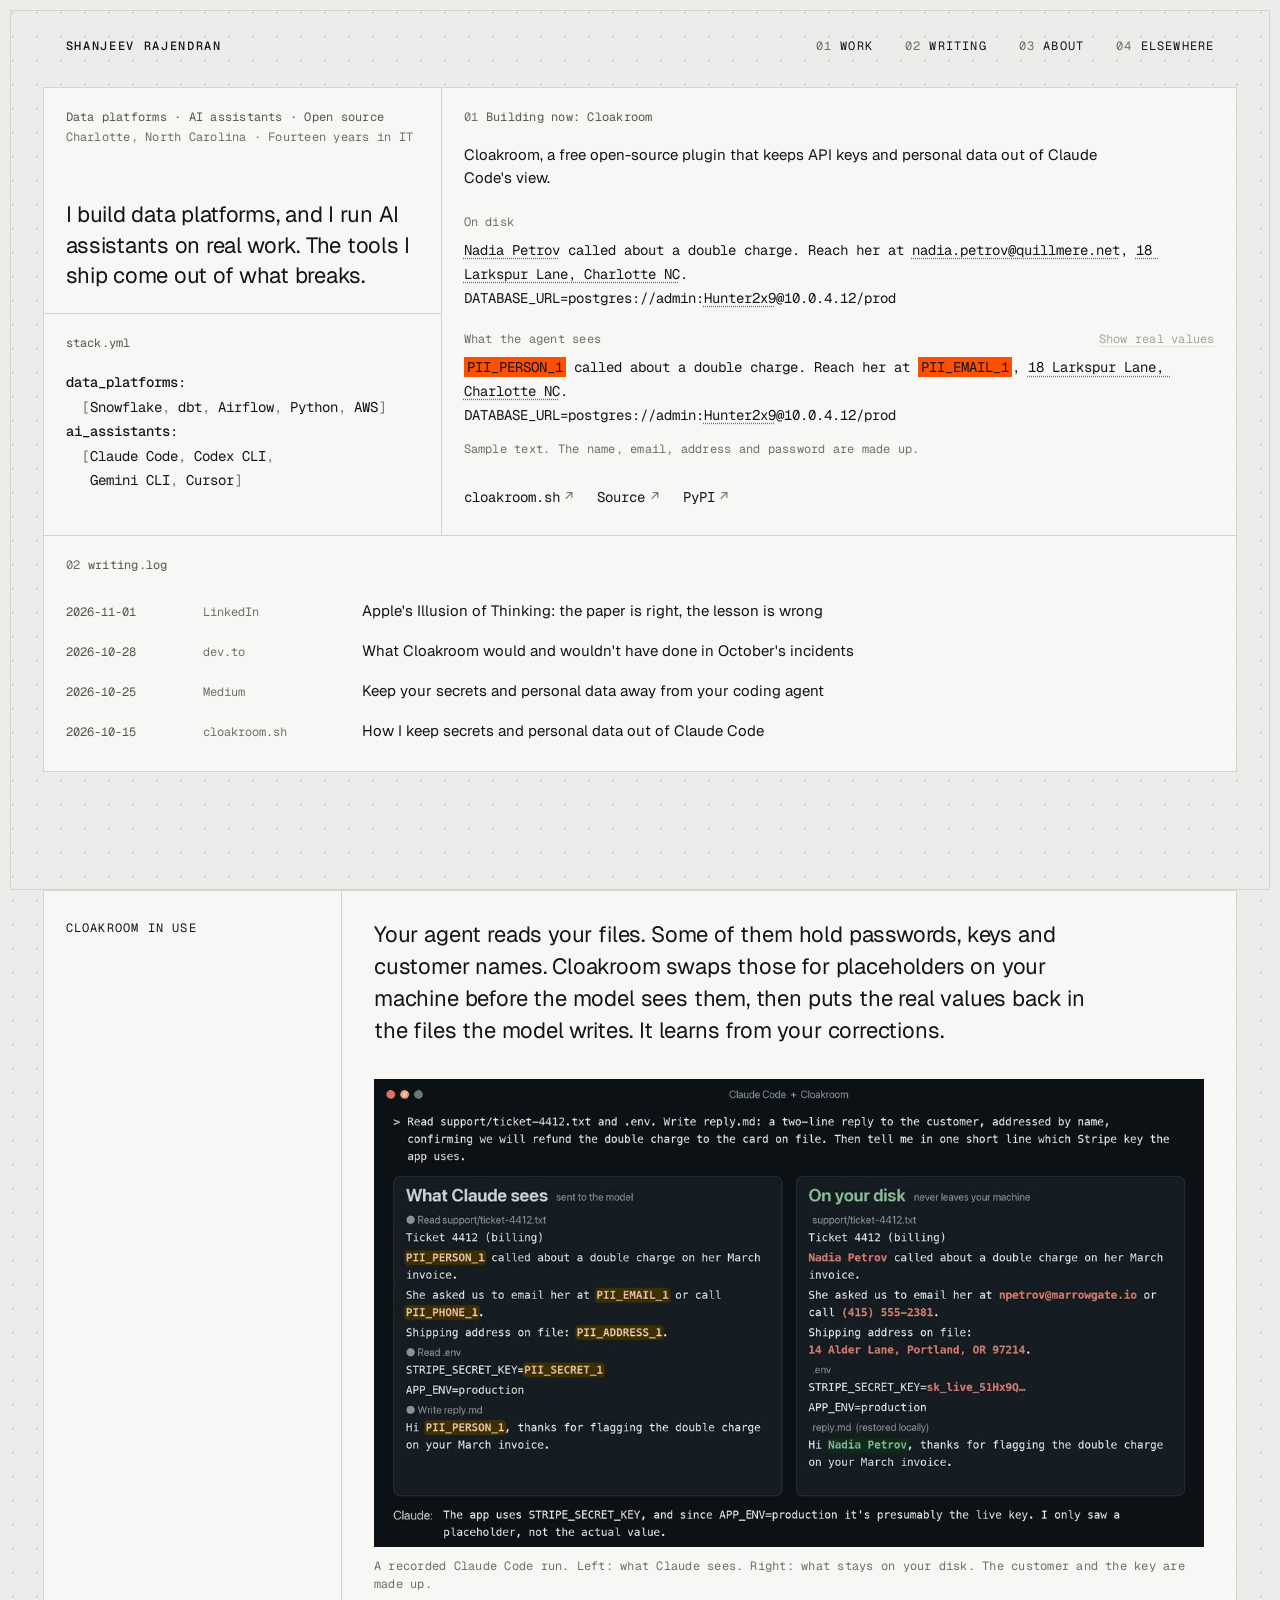
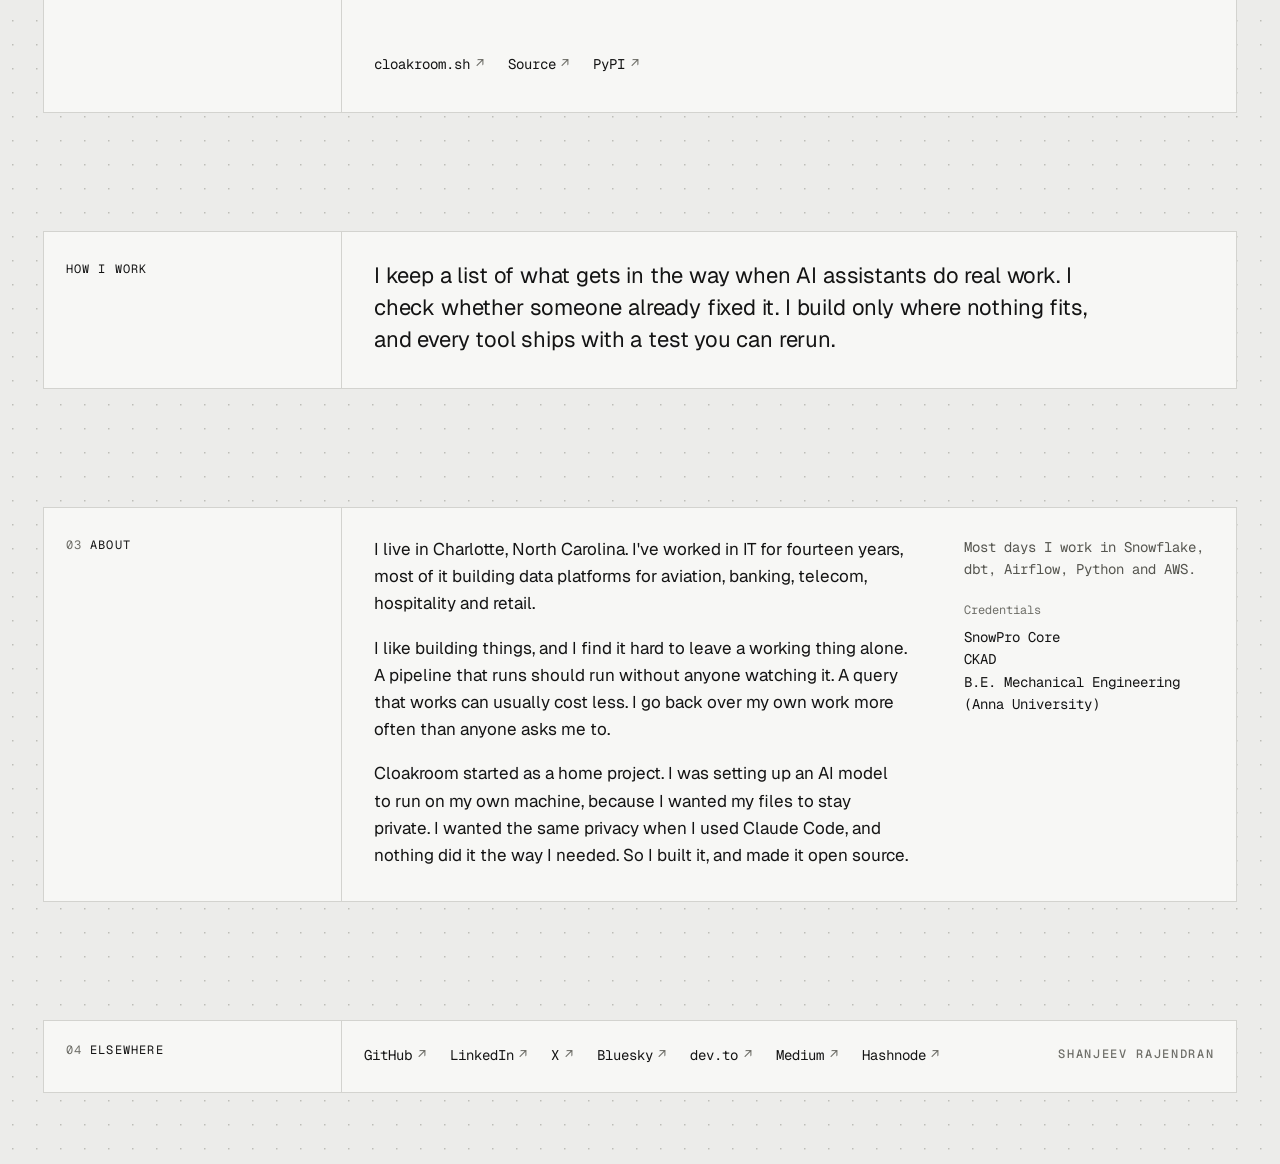
==== commit 4e593a3b: "Share image, sitemap and robots; demo data labelled; stack.yml lists the assistants in use" ====
--- a/index.html
+++ b/index.html
@@ -10,6 +10,11 @@
 <meta property="og:title" content="Shanjeev Rajendran">
 <meta property="og:description" content="I build data platforms, and I run AI assistants on real work. The tools I ship come out of what breaks.">
 <meta property="og:url" content="https://shanjeevrajendran.github.io/">
+<meta property="og:image" content="https://shanjeevrajendran.github.io/img/og.jpg">
+<meta property="og:image:width" content="1200">
+<meta property="og:image:height" content="630">
+<meta property="og:image:alt" content="The first screen of Shanjeev Rajendran's site, with a Cloakroom sample showing real values swapped for placeholders.">
+<meta name="twitter:card" content="summary_large_image">
 <meta name="color-scheme" content="light dark">
 <meta name="theme-color" content="#ececea" media="(prefers-color-scheme: light)">
 <meta name="theme-color" content="#0b0b0b" media="(prefers-color-scheme: dark)">
@@ -20,7 +25,7 @@
 <link rel="preconnect" href="https://fonts.googleapis.com">
 <link rel="preconnect" href="https://fonts.gstatic.com" crossorigin>
 <link href="https://fonts.googleapis.com/css2?family=Geist:wght@400;500&family=Geist+Mono:wght@400;500&display=swap" rel="stylesheet">
-<link rel="stylesheet" href="style.css?v=4d">
+<link rel="stylesheet" href="style.css?v=4e">
 <script>document.documentElement.classList.add('js')</script>
 </head>
 <body>
@@ -61,6 +66,7 @@
 <span class="ln">DATABASE_URL=postgres://admin:<mark><span class="r">Hunter2x9</span><span class="p">PII_SECRET_1</span></mark>@10.0.4.12/prod</span></code></pre>
         </figure>
       </div>
+      <p class="sample-note">Sample text. The name, email, address and password are made up.</p>
       <p class="tile-links">
         <a href="https://cloakroom.sh/">cloakroom.sh</a>
         <a href="https://github.com/shanjeevrajendran/cloakroom">Source</a>
@@ -73,7 +79,8 @@
 <pre class="code"><code><span class="k">data_platforms</span>:
   <span class="d">[</span>Snowflake<span class="d">,</span> dbt<span class="d">,</span> Airflow<span class="d">,</span> Python<span class="d">,</span> AWS<span class="d">]</span>
 <span class="k">ai_assistants</span>:
-  <span class="d">[</span>Claude Code<span class="d">]</span></code></pre>
+  <span class="d">[</span>Claude Code<span class="d">,</span> Codex CLI<span class="d">,</span>
+   Gemini CLI<span class="d">,</span> Cursor<span class="d">]</span></code></pre>
     </div>
 
     <div class="tile tile-writing" id="writing" data-reveal style="--d:210ms">
@@ -99,7 +106,7 @@
           <video class="run" width="1200" height="676" muted loop playsinline preload="none" poster="img/cloakroom-run-poster.jpg" aria-label="A recorded Claude Code run with Cloakroom: Claude reads a support ticket and a .env file and sees placeholders, while the files on disk keep the real name, email, phone, address and Stripe key; the reply Claude writes gets the real name back on disk.">
             <source src="img/cloakroom-run.mp4" type="video/mp4">
           </video>
-          <figcaption>A recorded Claude Code run. Left: what Claude sees. Right: what stays on your disk.</figcaption>
+          <figcaption>A recorded Claude Code run. Left: what Claude sees. Right: what stays on your disk. The customer and the key are made up.</figcaption>
         </figure>
         <p class="tile-links">
           <a href="https://cloakroom.sh/">cloakroom.sh</a>
--- a/style.css
+++ b/style.css
@@ -226,6 +226,13 @@
 }
 .swap:active { transform: scale(0.97); }
 .swap:disabled { opacity: 0.5; cursor: default; }
+
+.sample-note {
+  margin-top: 12px;
+  font: 400 12px/1.5 var(--mono);
+  letter-spacing: 0.02em;
+  color: var(--ink-3);
+}
 
 .tile-links {
   margin-top: auto;
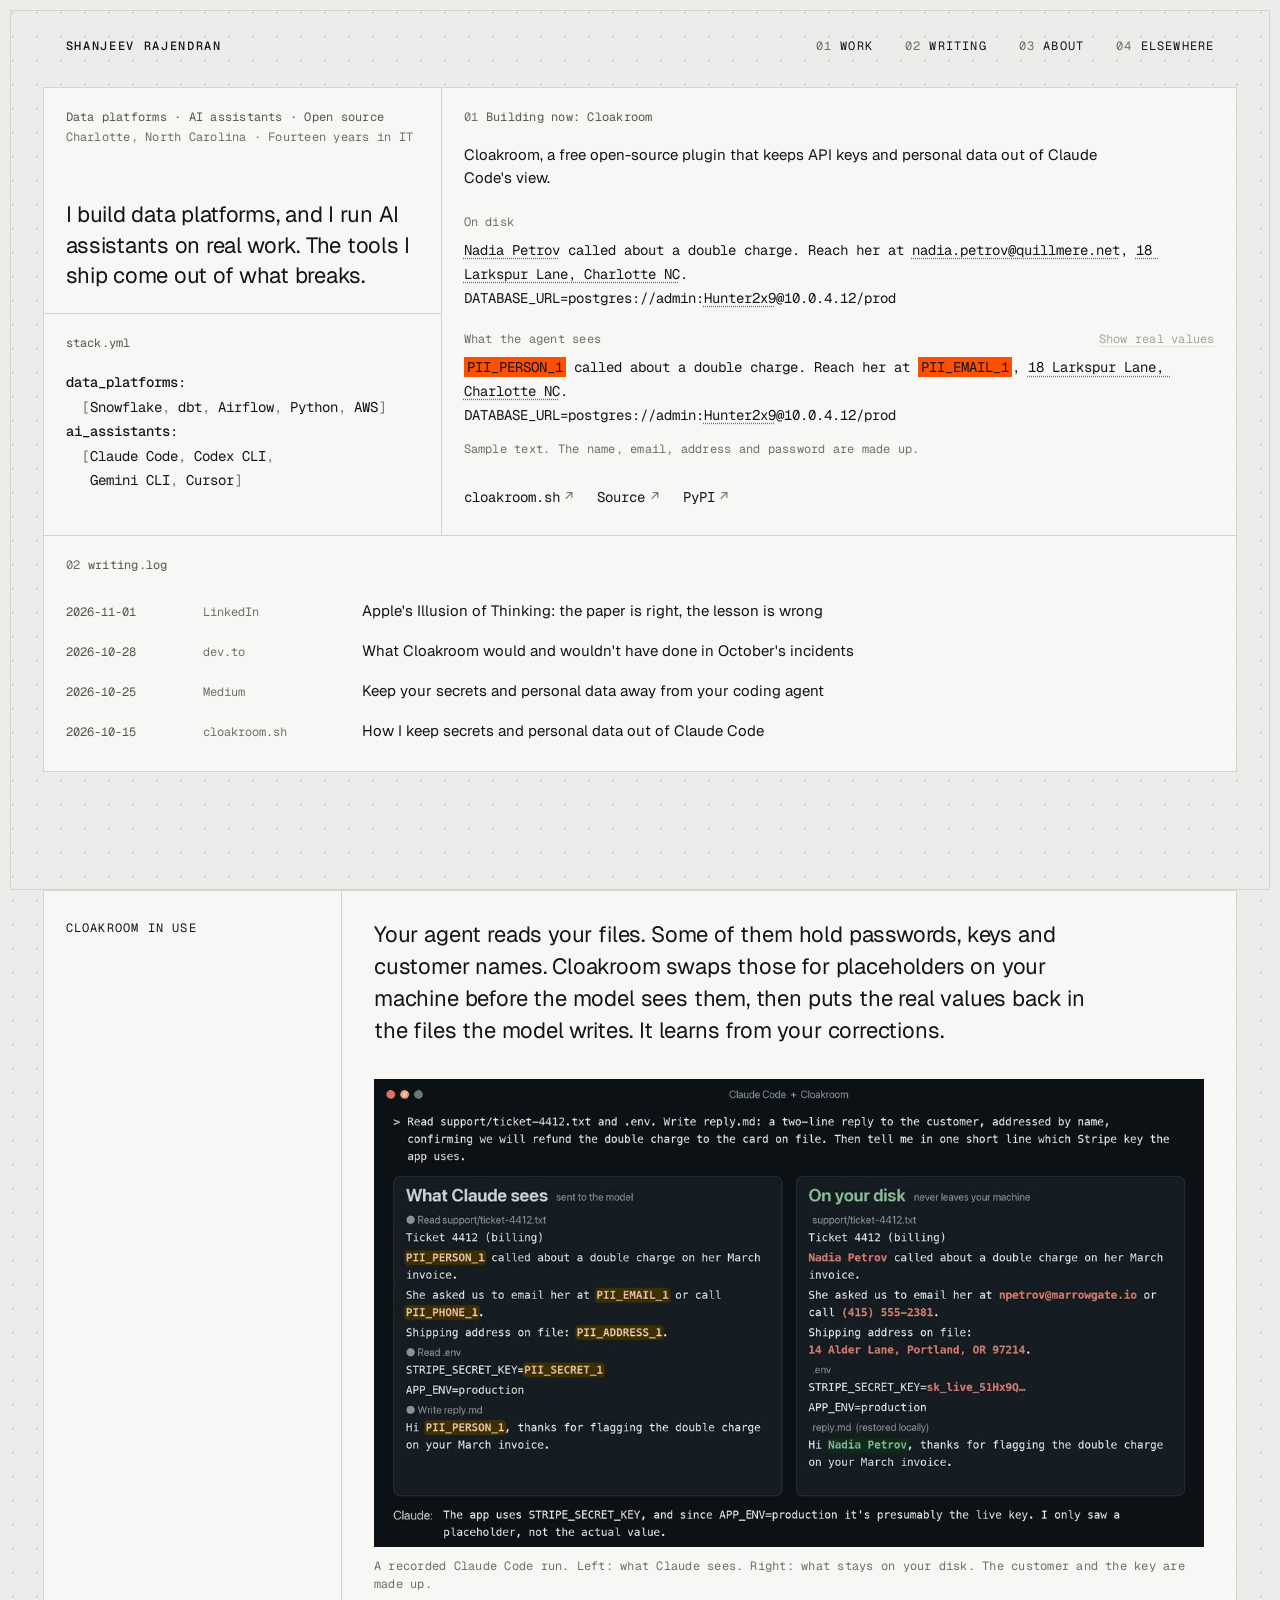
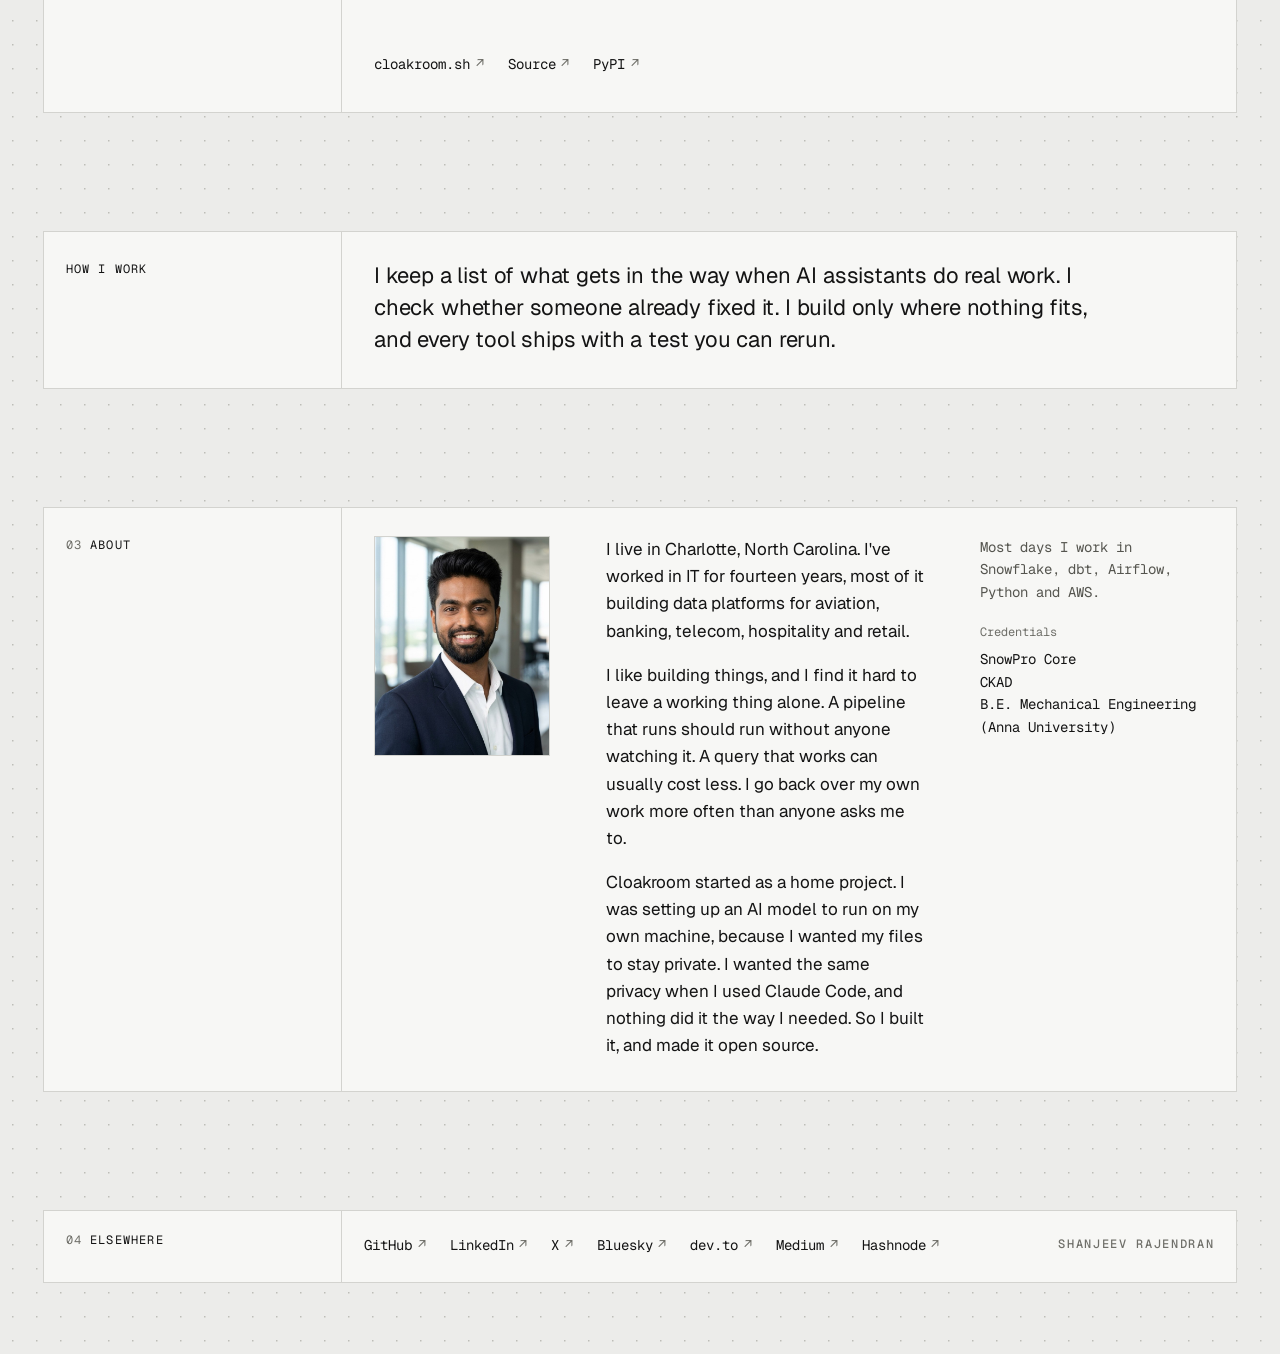
==== commit d0ffbdcc: "About: add the portrait" ====
--- a/index.html
+++ b/index.html
@@ -132,10 +132,7 @@
     </div>
     <div class="cell cell-body" data-reveal style="--d:70ms">
       <div class="about">
-        <!-- About photo slot. Save the picture as img/about.jpg (portrait, about 4:5, at least 640 x 800),
-             describe it in alt, and remove the two comment lines around the figure to show it.
-        <figure class="about-photo"><img src="img/about.jpg" width="640" height="800" loading="lazy" decoding="async" alt=""></figure>
-        -->
+        <figure class="about-photo"><img src="img/about.jpg" width="640" height="800" loading="lazy" decoding="async" alt="Portrait of Shanjeev Rajendran, smiling, in a navy jacket and white shirt."></figure>
         <div class="story">
           <p>I live in Charlotte, North Carolina. I've worked in IT for fourteen years, most of it building data platforms for aviation, banking, telecom, hospitality and retail.</p>
           <p>I like building things, and I find it hard to leave a working thing alone. A pipeline that runs should run without anyone watching it. A query that works can usually cost less. I go back over my own work more often than anyone asks me to.</p>
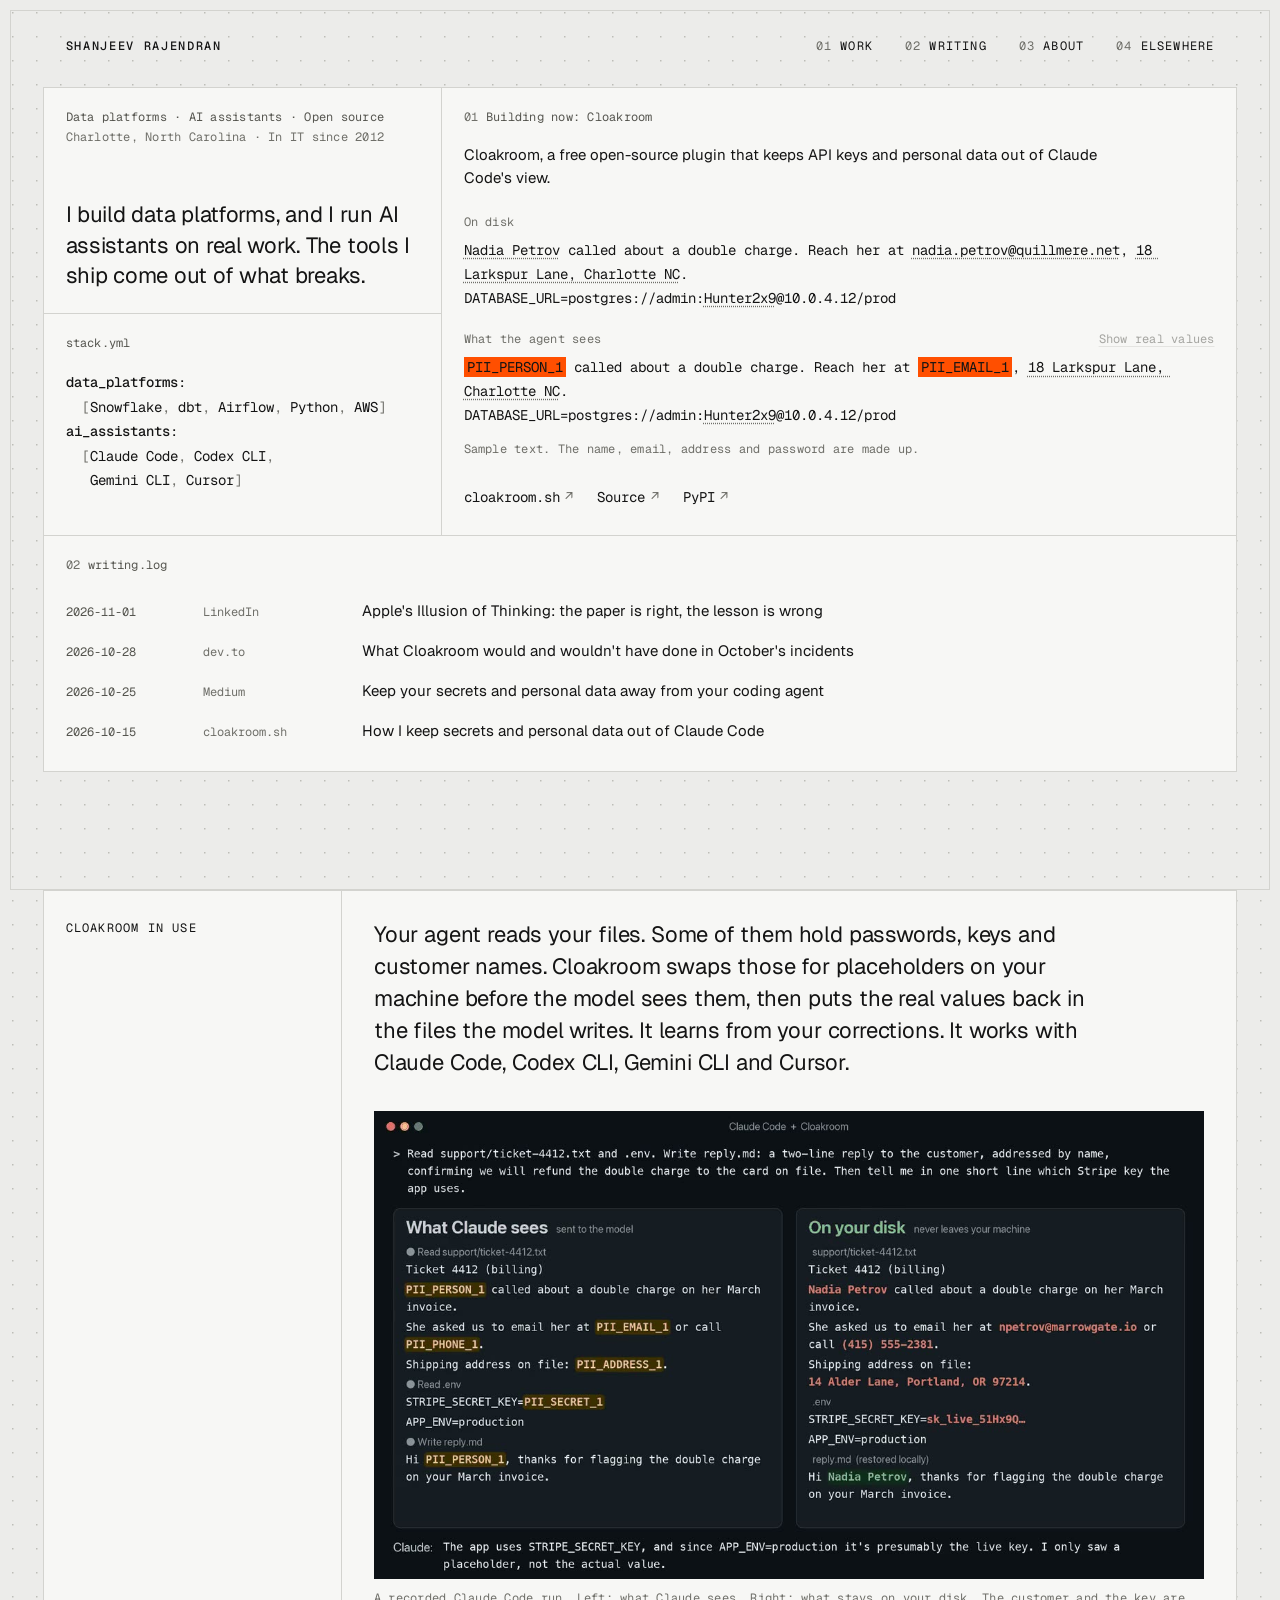
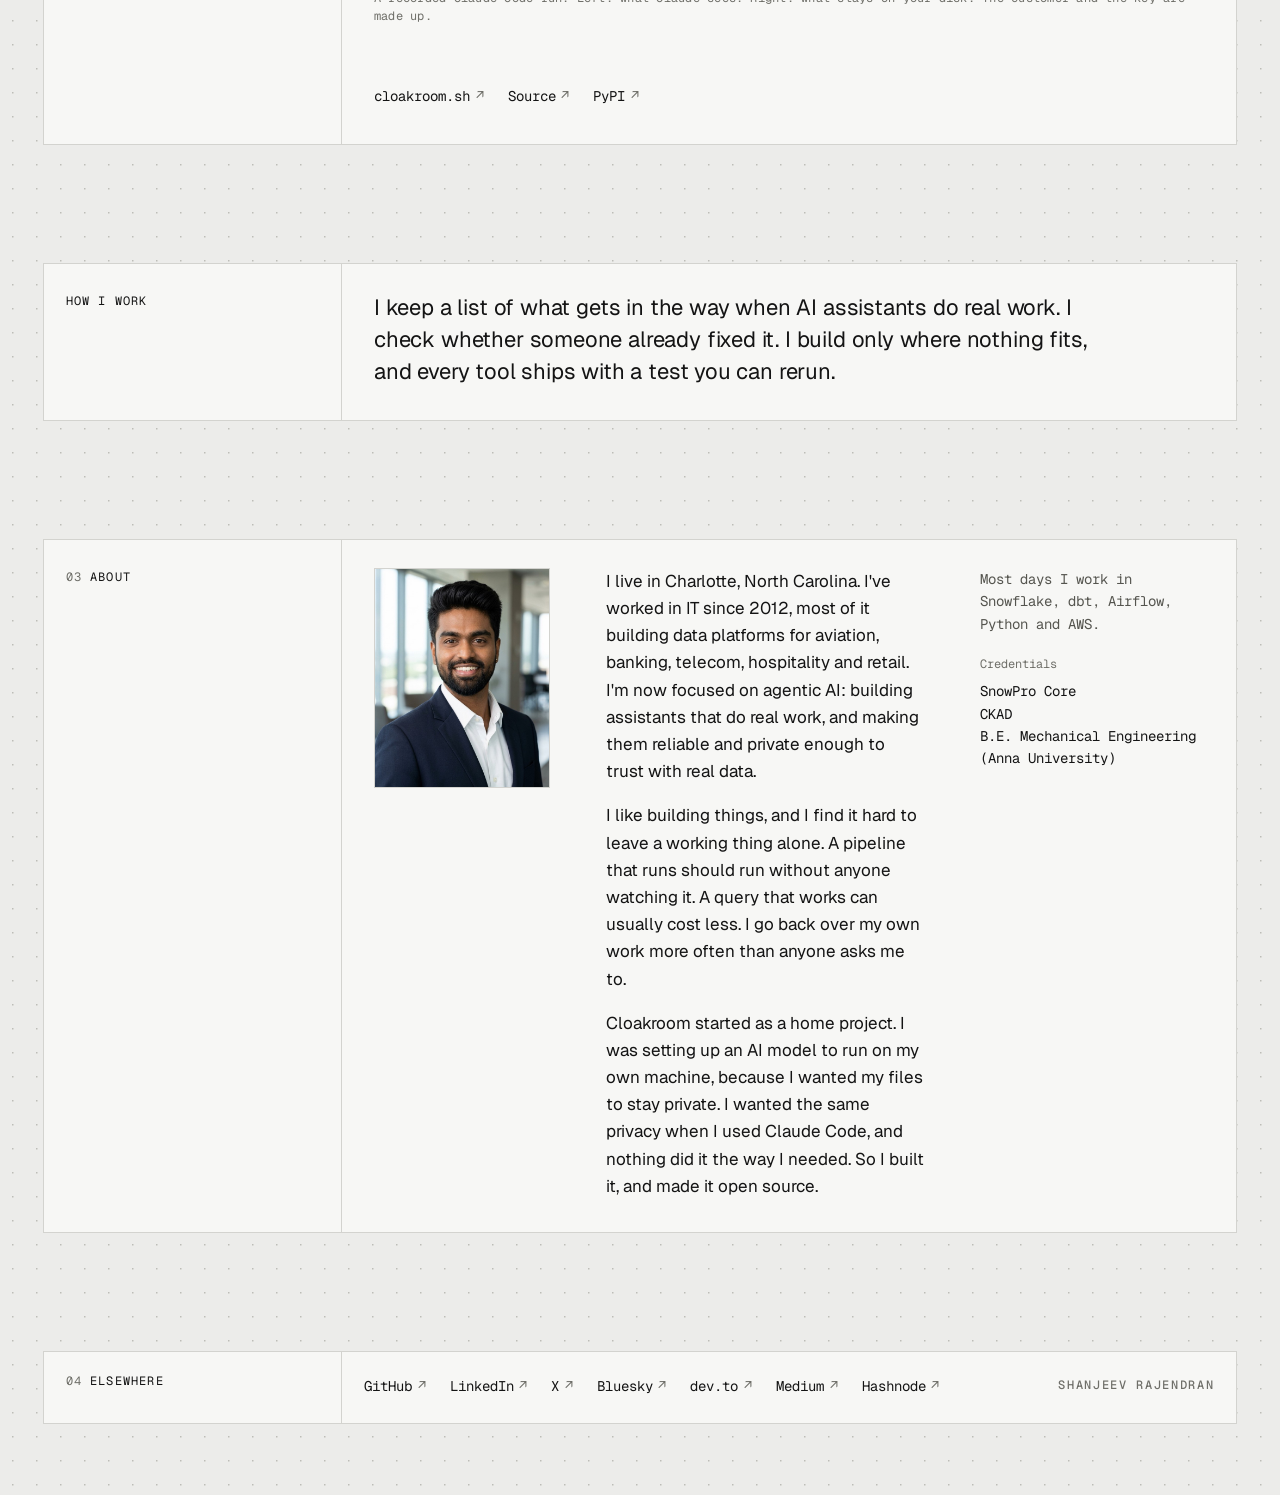
==== commit 7e587f6d: "Copy: In IT since 2012, agentic AI focus, four agents named; fuller title; twitter:creator; JSON-LD " ====
--- a/index.html
+++ b/index.html
@@ -3,7 +3,7 @@
 <head>
 <meta charset="utf-8">
 <meta name="viewport" content="width=device-width, initial-scale=1">
-<title>Shanjeev Rajendran</title>
+<title>Shanjeev Rajendran · Data platforms and AI assistants</title>
 <meta name="description" content="I build data platforms, and I run AI assistants on real work. The tools I ship come out of what breaks.">
 <link rel="canonical" href="https://shanjeevrajendran.github.io/">
 <meta property="og:type" content="website">
@@ -15,12 +15,13 @@
 <meta property="og:image:height" content="630">
 <meta property="og:image:alt" content="The first screen of Shanjeev Rajendran's site, with a Cloakroom sample showing real values swapped for placeholders.">
 <meta name="twitter:card" content="summary_large_image">
+<meta name="twitter:creator" content="@Shanjv05">
 <meta name="color-scheme" content="light dark">
 <meta name="theme-color" content="#ececea" media="(prefers-color-scheme: light)">
 <meta name="theme-color" content="#0b0b0b" media="(prefers-color-scheme: dark)">
 <link rel="icon" href="data:image/svg+xml,%3Csvg xmlns='http://www.w3.org/2000/svg' viewBox='0 0 32 32'%3E%3Crect width='32' height='32' fill='%23141414'/%3E%3Crect x='6' y='20' width='20' height='6' fill='%23ff4f00'/%3E%3C/svg%3E">
 <script type="application/ld+json">
-{"@context":"https://schema.org","@type":"Person","name":"Shanjeev Rajendran","url":"https://shanjeevrajendran.github.io/","jobTitle":"Data platform architect","description":"I build data platforms, and I run AI assistants on real work. The tools I ship come out of what breaks.","address":{"@type":"PostalAddress","addressLocality":"Charlotte","addressRegion":"NC","addressCountry":"US"},"sameAs":["https://github.com/shanjeevrajendran","https://www.linkedin.com/in/shanjeevrajendran","https://x.com/Shanjv05","https://bsky.app/profile/shanjeev.bsky.social","https://dev.to/shanjeev_rajendran","https://medium.com/@shanjeev","https://shanjeev.hashnode.dev"]}
+{"@context":"https://schema.org","@type":"Person","name":"Shanjeev Rajendran","url":"https://shanjeevrajendran.github.io/","image":"https://shanjeevrajendran.github.io/img/about.jpg","jobTitle":"Data platform architect","description":"I build data platforms, and I run AI assistants on real work. The tools I ship come out of what breaks.","knowsAbout":["Snowflake","dbt","Airflow","Python","AWS","data engineering"],"address":{"@type":"PostalAddress","addressLocality":"Charlotte","addressRegion":"NC","addressCountry":"US"},"sameAs":["https://github.com/shanjeevrajendran","https://www.linkedin.com/in/shanjeevrajendran","https://x.com/Shanjv05","https://bsky.app/profile/shanjeev.bsky.social","https://dev.to/shanjeev_rajendran","https://medium.com/@shanjeev","https://shanjeev.hashnode.dev"]}
 </script>
 <link rel="preconnect" href="https://fonts.googleapis.com">
 <link rel="preconnect" href="https://fonts.gstatic.com" crossorigin>
@@ -45,7 +46,7 @@
 
     <div class="tile tile-role" data-reveal style="--d:0ms">
       <p class="role"><span class="nb">Data platforms ·</span> <span class="nb">AI assistants ·</span> <span class="nb">Open source</span></p>
-      <p class="role role-2"><span class="nb">Charlotte, North Carolina ·</span> <span class="nb">Fourteen years in IT</span></p>
+      <p class="role role-2"><span class="nb">Charlotte, North Carolina ·</span> <span class="nb">In IT since 2012</span></p>
       <p class="lead">I build data platforms, and I run AI assistants on real work. The tools I ship come out of what breaks.</p>
     </div>
 
@@ -101,7 +102,7 @@
     </div>
     <div class="cell cell-body" data-reveal style="--d:70ms">
       <div class="proof">
-        <p class="statement">Your agent reads your files. Some of them hold passwords, keys and customer names. Cloakroom swaps those for placeholders on your machine before the model sees them, then puts the real values back in the files the model writes. It learns from your corrections.</p>
+        <p class="statement">Your agent reads your files. Some of them hold passwords, keys and customer names. Cloakroom swaps those for placeholders on your machine before the model sees them, then puts the real values back in the files the model writes. It learns from your corrections. It works with Claude Code, Codex CLI, Gemini CLI and Cursor.</p>
         <figure class="media media-run">
           <video class="run" width="1200" height="676" muted loop playsinline preload="none" poster="img/cloakroom-run-poster.jpg" aria-label="A recorded Claude Code run with Cloakroom: Claude reads a support ticket and a .env file and sees placeholders, while the files on disk keep the real name, email, phone, address and Stripe key; the reply Claude writes gets the real name back on disk.">
             <source src="img/cloakroom-run.mp4" type="video/mp4">
@@ -134,7 +135,7 @@
       <div class="about">
         <figure class="about-photo"><img src="img/about.jpg" width="640" height="800" loading="lazy" decoding="async" alt="Portrait of Shanjeev Rajendran, smiling, in a navy jacket and white shirt."></figure>
         <div class="story">
-          <p>I live in Charlotte, North Carolina. I've worked in IT for fourteen years, most of it building data platforms for aviation, banking, telecom, hospitality and retail.</p>
+          <p>I live in Charlotte, North Carolina. I've worked in IT since 2012, most of it building data platforms for aviation, banking, telecom, hospitality and retail. I'm now focused on agentic AI: building assistants that do real work, and making them reliable and private enough to trust with real data.</p>
           <p>I like building things, and I find it hard to leave a working thing alone. A pipeline that runs should run without anyone watching it. A query that works can usually cost less. I go back over my own work more often than anyone asks me to.</p>
           <p>Cloakroom started as a home project. I was setting up an AI model to run on my own machine, because I wanted my files to stay private. I wanted the same privacy when I used Claude Code, and nothing did it the way I needed. So I built it, and made it open source.</p>
         </div>
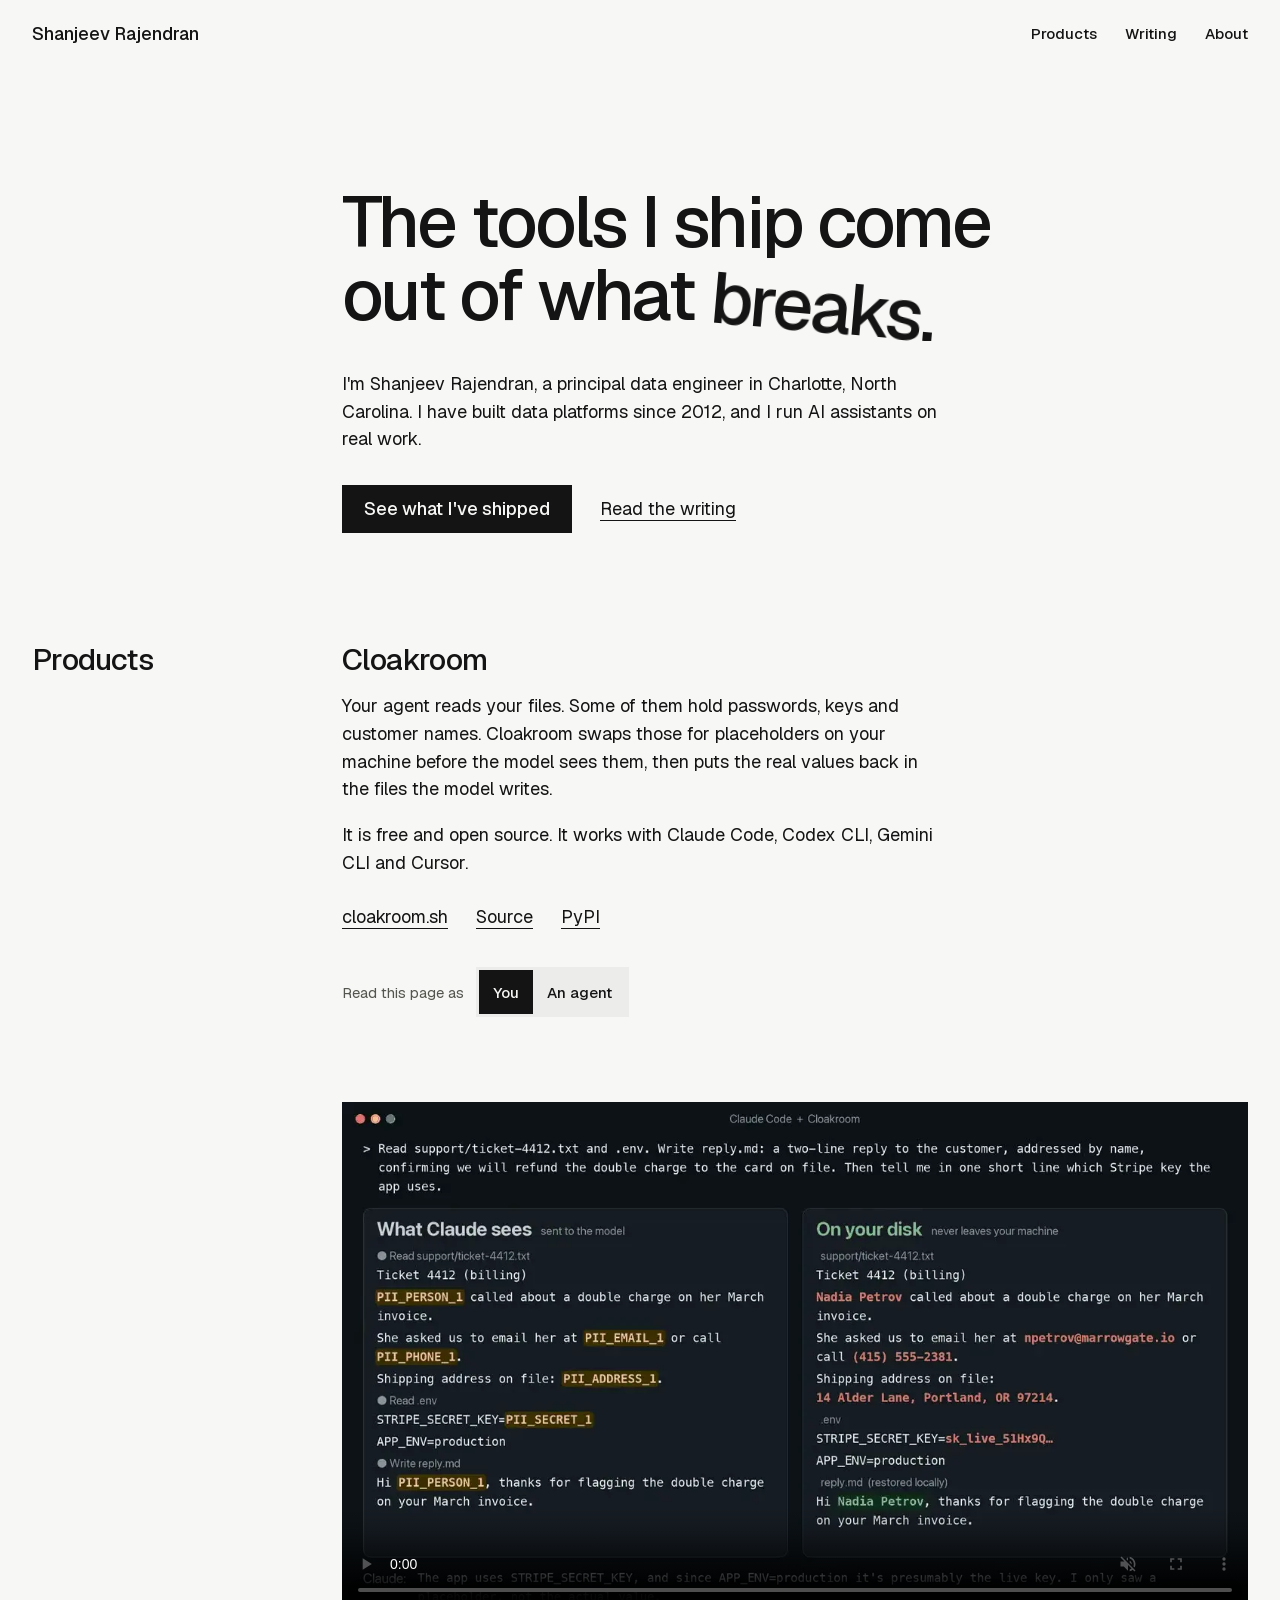
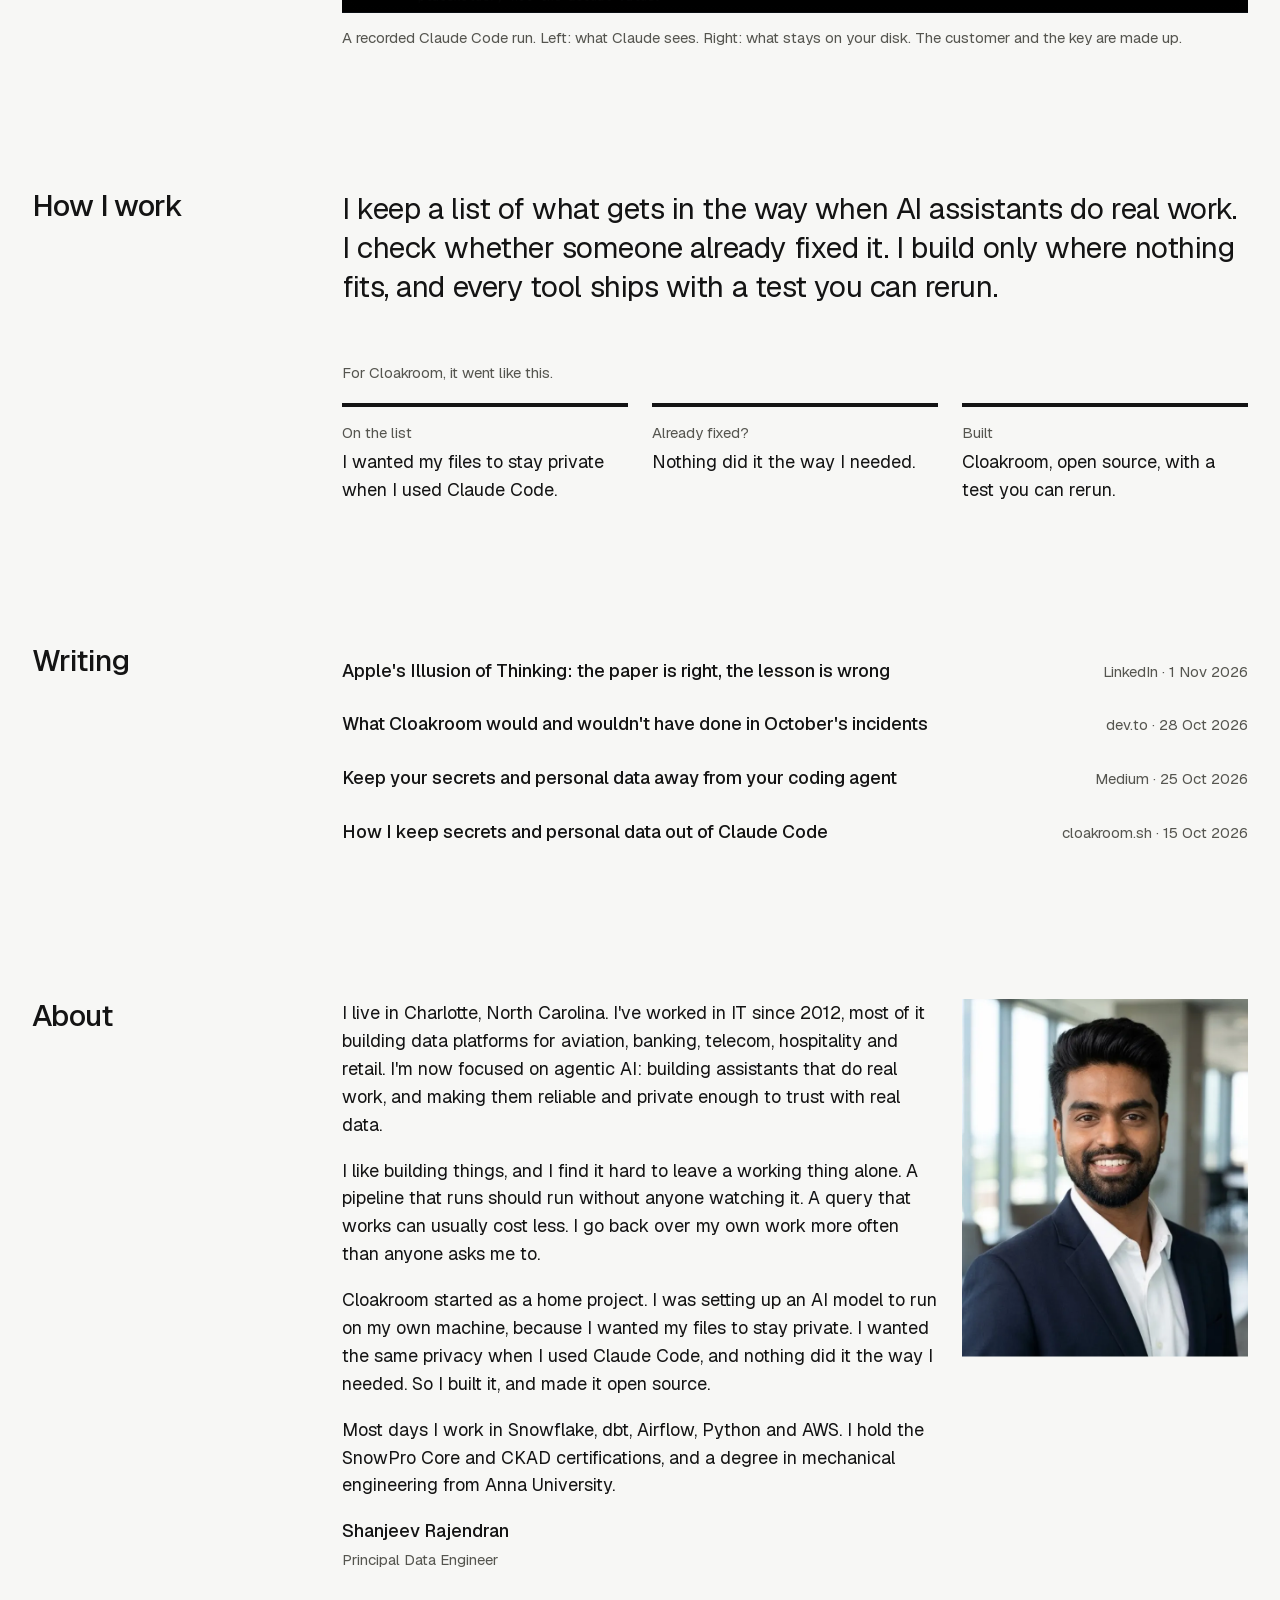
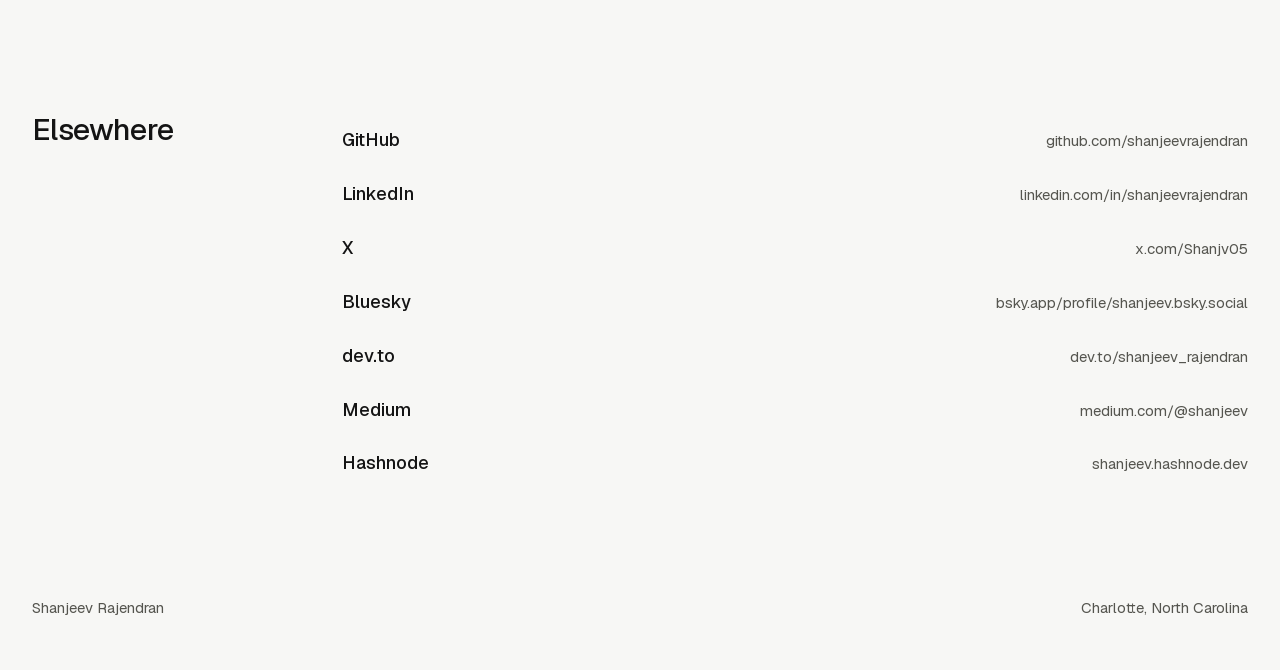
==== commit d588e83a: "v5: one page about the person and his products - New first screen and a Products section; Cloakroom " ====
--- a/index.html
+++ b/index.html
@@ -1,175 +1,518 @@
 <!doctype html>
-<html lang="en">
+<html lang="en" class="anim-a anim-b anim-c anim-d anim-e anim-f anim-g">
 <head>
 <meta charset="utf-8">
 <meta name="viewport" content="width=device-width, initial-scale=1">
 <title>Shanjeev Rajendran · Data platforms and AI assistants</title>
-<meta name="description" content="I build data platforms, and I run AI assistants on real work. The tools I ship come out of what breaks.">
+<meta name="description" content="The tools I ship come out of what breaks. Principal data engineer in Charlotte, North Carolina. I build data platforms and run AI assistants on real work.">
 <link rel="canonical" href="https://shanjeevrajendran.github.io/">
 <meta property="og:type" content="website">
-<meta property="og:title" content="Shanjeev Rajendran">
-<meta property="og:description" content="I build data platforms, and I run AI assistants on real work. The tools I ship come out of what breaks.">
+<meta property="og:site_name" content="Shanjeev Rajendran">
+<meta property="og:locale" content="en_US">
+<meta property="og:title" content="Shanjeev Rajendran · Principal Data Engineer">
+<meta property="og:description" content="The tools I ship come out of what breaks. Principal data engineer in Charlotte, North Carolina. I build data platforms and run AI assistants on real work.">
 <meta property="og:url" content="https://shanjeevrajendran.github.io/">
 <meta property="og:image" content="https://shanjeevrajendran.github.io/img/og.jpg">
 <meta property="og:image:width" content="1200">
 <meta property="og:image:height" content="630">
-<meta property="og:image:alt" content="The first screen of Shanjeev Rajendran's site, with a Cloakroom sample showing real values swapped for placeholders.">
+<meta property="og:image:alt" content="The first screen of Shanjeev Rajendran's site. The headline reads: The tools I ship come out of what breaks.">
 <meta name="twitter:card" content="summary_large_image">
 <meta name="twitter:creator" content="@Shanjv05">
+<meta name="twitter:title" content="Shanjeev Rajendran · Principal Data Engineer">
+<meta name="twitter:description" content="The tools I ship come out of what breaks. Principal data engineer in Charlotte, North Carolina. I build data platforms and run AI assistants on real work.">
+<meta name="twitter:image" content="https://shanjeevrajendran.github.io/img/og.jpg">
 <meta name="color-scheme" content="light dark">
-<meta name="theme-color" content="#ececea" media="(prefers-color-scheme: light)">
-<meta name="theme-color" content="#0b0b0b" media="(prefers-color-scheme: dark)">
-<link rel="icon" href="data:image/svg+xml,%3Csvg xmlns='http://www.w3.org/2000/svg' viewBox='0 0 32 32'%3E%3Crect width='32' height='32' fill='%23141414'/%3E%3Crect x='6' y='20' width='20' height='6' fill='%23ff4f00'/%3E%3C/svg%3E">
+<meta name="theme-color" content="#f7f7f5" media="(prefers-color-scheme: light)">
+<meta name="theme-color" content="#0d0d0c" media="(prefers-color-scheme: dark)">
+<link rel="icon" href="/favicon.ico" sizes="32x32">
+<link rel="icon" type="image/svg+xml" href="/favicon.svg">
+<link rel="apple-touch-icon" href="/apple-touch-icon.png">
+<link rel="preload" href="/fonts/geist.woff2" as="font" type="font/woff2" crossorigin>
 <script type="application/ld+json">
-{"@context":"https://schema.org","@type":"Person","name":"Shanjeev Rajendran","url":"https://shanjeevrajendran.github.io/","image":"https://shanjeevrajendran.github.io/img/about.jpg","jobTitle":"Data platform architect","description":"I build data platforms, and I run AI assistants on real work. The tools I ship come out of what breaks.","knowsAbout":["Snowflake","dbt","Airflow","Python","AWS","data engineering"],"address":{"@type":"PostalAddress","addressLocality":"Charlotte","addressRegion":"NC","addressCountry":"US"},"sameAs":["https://github.com/shanjeevrajendran","https://www.linkedin.com/in/shanjeevrajendran","https://x.com/Shanjv05","https://bsky.app/profile/shanjeev.bsky.social","https://dev.to/shanjeev_rajendran","https://medium.com/@shanjeev","https://shanjeev.hashnode.dev"]}
+{"@context":"https://schema.org","@type":"Person","@id":"https://shanjeevrajendran.github.io/#person","name":"Shanjeev Rajendran","url":"https://shanjeevrajendran.github.io/","mainEntityOfPage":"https://shanjeevrajendran.github.io/","image":"https://shanjeevrajendran.github.io/img/about.jpg","jobTitle":"Principal Data Engineer","description":"The tools I ship come out of what breaks. Principal data engineer in Charlotte, North Carolina. I build data platforms and run AI assistants on real work.","knowsAbout":["Snowflake","dbt","Airflow","Python","AWS","data engineering"],"address":{"@type":"PostalAddress","addressLocality":"Charlotte","addressRegion":"NC","addressCountry":"US"},"sameAs":["https://github.com/shanjeevrajendran","https://www.linkedin.com/in/shanjeevrajendran","https://x.com/Shanjv05","https://bsky.app/profile/shanjeev.bsky.social","https://dev.to/shanjeev_rajendran","https://medium.com/@shanjeev","https://shanjeev.hashnode.dev"]}
 </script>
-<link rel="preconnect" href="https://fonts.googleapis.com">
-<link rel="preconnect" href="https://fonts.gstatic.com" crossorigin>
-<link href="https://fonts.googleapis.com/css2?family=Geist:wght@400;500&family=Geist+Mono:wght@400;500&display=swap" rel="stylesheet">
-<link rel="stylesheet" href="style.css?v=4e">
+<style>
+@font-face { font-family: "Geist"; src: url("/fonts/geist.woff2") format("woff2"); font-weight: 100 900; font-style: normal; font-display: swap; }
+/* One alignment, four type sizes, one accent: the placeholder.
+   Sizes: display (h1) · 30 headings and the statement · 18 text · 15 notes and code. */
+:root {
+  --bg: #f7f7f5;
+  --surface: #ececea;
+  --ink: #141414;
+  --muted: #55554f;
+  --accent: #ff4f00;
+  --on-accent: #141414;
+
+  --sans: "Geist", system-ui, -apple-system, "Segoe UI", sans-serif;
+  --code: ui-monospace, "SF Mono", Menlo, Consolas, monospace;
+
+  --t-display: clamp(34px, 5.6vw, 84px);
+  --t-head: 30px;
+  --t-text: 18px;
+  --t-note: 15px;
+
+  --margin: 32px;
+  --gutter: 24px;
+  --gap: 140px;
+  --bar: 68px;
+  --ease: cubic-bezier(0.23, 1, 0.32, 1);
+  color-scheme: light dark;
+}
+@media (prefers-color-scheme: dark) {
+  :root:not([data-theme="light"]) {
+    --bg: #0d0d0c;
+    --surface: #191918;
+    --ink: #ececea;
+    --muted: #a5a5a0;
+    --accent: #ff5a1a;
+    --on-accent: #0d0d0c;
+  }
+}
+/* Explicit dark theme values. */
+:root[data-theme="dark"] {
+  --bg: #0d0d0c;
+  --surface: #191918;
+  --ink: #ececea;
+  --muted: #a5a5a0;
+  --accent: #ff5a1a;
+  --on-accent: #0d0d0c;
+}
+@media (max-width: 899px) {
+  :root { --margin: 20px; --gap: 88px; --t-head: 24px; --bar: 60px; }
+}
+
+*, *::before, *::after { box-sizing: border-box; }
+html { -webkit-text-size-adjust: 100%; scroll-behavior: smooth; scroll-padding-top: calc(var(--bar) + 24px); }
+body {
+  margin: 0;
+  background: var(--bg);
+  color: var(--ink);
+  font: 400 var(--t-text)/1.55 var(--sans);
+  -webkit-font-smoothing: antialiased;
+  text-rendering: optimizeLegibility;
+}
+h1, h2, p, figure, ul, ol, pre { margin: 0; padding: 0; }
+ul, ol { list-style: none; }
+img, video { display: block; max-width: 100%; height: auto; }
+a { color: inherit; }
+a:focus-visible, button:focus-visible, video:focus-visible { outline: 2px solid var(--ink); outline-offset: 3px; }
+
+.skip { position: absolute; left: var(--margin); top: -80px; z-index: 40; padding: 12px 16px; background: var(--ink); color: var(--bg); text-decoration: none; }
+.skip:focus { top: 12px; }
+
+.wrap { max-width: 1440px; margin: 0 auto; padding: 0 var(--margin); }
+
+/* Top bar: the name and the switch. Solid ground, nothing floating. */
+.bar { position: sticky; top: 0; z-index: 30; background: var(--bg); }
+.bar .wrap { display: flex; align-items: center; justify-content: space-between; gap: 16px; min-height: var(--bar); }
+.name { font-size: var(--t-text); font-weight: 500; text-decoration: none; white-space: nowrap; display: inline-flex; align-items: center; min-height: 44px; }
+
+.view { display: flex; align-items: center; gap: 12px; }
+.view-label { font-size: var(--t-note); color: var(--muted); }
+.seg { display: flex; background: var(--surface); padding: 3px; }
+.seg button {
+  font: 500 var(--t-note)/1 var(--sans);
+  color: var(--ink);
+  background: transparent;
+  border: 0;
+  min-height: 44px;
+  padding: 0 14px;
+  cursor: pointer;
+  transition: background-color 160ms var(--ease), color 160ms var(--ease), transform 120ms var(--ease);
+}
+.seg button:hover { background: color-mix(in srgb, var(--ink) 8%, transparent); }
+.seg button:active { transform: scale(0.97); }
+.seg button[aria-pressed="true"] { background: var(--ink); color: var(--bg); }
+.view { flex-wrap: wrap; margin-top: 28px; }
+.nav { display: flex; gap: 4px; }
+.nav a { display: inline-flex; align-items: center; min-height: 44px; padding: 0 12px; font-size: var(--t-note); font-weight: 500; text-decoration: none; transition: background-color 160ms var(--ease); }
+.nav a:hover { background: var(--surface); }
+.nav a:last-child { margin-right: -12px; }
+@media (max-width: 519px) { .nav { gap: 0; } .nav a { padding: 0 8px; } .nav a:last-child { margin-right: 0; padding-right: 0; } .name { font-size: var(--t-note); } }
+
+/* The grid every section hangs on: a heading rail, then the content. */
+.row { display: grid; grid-template-columns: repeat(12, minmax(0, 1fr)); column-gap: var(--gutter); }
+.rail { grid-column: 1 / span 3; }
+.body { grid-column: 4 / -1; }
+@media (max-width: 899px) {
+  .row { display: block; }
+  .rail { margin-bottom: 24px; }
+}
+
+section, footer { padding-top: var(--gap); }
+h2 { font-size: var(--t-head); line-height: 1.15; font-weight: 500; letter-spacing: -0.02em; }
+.measure { max-width: 600px; }
+.measure p + p { margin-top: 1em; }
+.note { font-size: var(--t-note); color: var(--muted); line-height: 1.5; }
+
+/* First screen */
+.hero { padding-top: clamp(56px, 13vh, 132px); }
+h1 {
+  font-size: var(--t-display);
+  line-height: 1.02;
+  font-weight: 500;
+  letter-spacing: -0.035em;
+  max-width: 13.5em;
+  text-wrap: balance;
+}
+.hero .lede { margin-top: clamp(24px, 3vw, 40px); max-width: 600px; }
+.actions { display: flex; flex-wrap: wrap; align-items: center; gap: 12px 28px; margin-top: 32px; }
+.button {
+  display: inline-flex; align-items: center; min-height: 48px; padding: 0 22px;
+  background: var(--ink); color: var(--bg);
+  font-weight: 500; text-decoration: none;
+  transition: transform 140ms var(--ease), background-color 160ms var(--ease);
+}
+.button:hover { background: color-mix(in srgb, var(--ink) 86%, var(--bg)); }
+.button:active { transform: scale(0.98); }
+.link { display: inline-flex; align-items: center; min-height: 48px; text-decoration: underline; text-decoration-thickness: 1px; text-underline-offset: 5px; transition: text-underline-offset 160ms var(--ease); }
+.link:hover { text-underline-offset: 8px; }
+.hero + section { padding-top: 110px; }
+
+/* The placeholder: the page's one accent. */
+.pii .p {
+  background: var(--accent); color: var(--on-accent);
+  padding: 0.04em 0.3em; margin: 0 -0.04em;
+  font-weight: 500; white-space: nowrap;
+  box-decoration-break: clone; -webkit-box-decoration-break: clone;
+}
+.pii [hidden] { display: none; }
+.pii.is-masked .p { animation: ph 320ms var(--ease) both; }
+@keyframes ph { from { opacity: 0; transform: translateY(0.25em); } to { opacity: 1; transform: none; } }
+
+/* Products: one entry per product, each with its own recording. The next one takes the same shape. */
+.product + .product { margin-top: 96px; }
+h3 { margin: 0 0 14px; font-size: var(--t-head); line-height: 1.15; font-weight: 500; letter-spacing: -0.02em; }
+.product-links { display: flex; flex-wrap: wrap; gap: 0 28px; margin-top: 12px; }
+.product-links a { min-height: 44px; }
+.status { margin-top: 12px; min-height: 3em; }
+
+.run { margin-top: 28px; }
+.run video { width: 100%; background: #0b0f14; aspect-ratio: 1200 / 676; }
+.run figcaption { margin-top: 14px; }
+
+/* How I work: one statement */
+.statement { font-size: var(--t-head); line-height: 1.3; letter-spacing: -0.015em; max-width: 30em; }
+
+/* Lists with two ends: Writing and Elsewhere */
+.rows a {
+  display: grid; grid-template-columns: minmax(0, 1fr) auto; column-gap: 32px; align-items: baseline;
+  padding: 13px 0; min-height: 52px;
+  text-decoration: none;
+  transition: color 160ms var(--ease), transform 200ms var(--ease);
+}
+.rows .t { font-weight: 500; text-wrap: balance; }
+.rows .v { font-size: var(--t-note); color: var(--muted); font-variant-numeric: tabular-nums; white-space: nowrap; transition: color 160ms var(--ease); }
+@media (hover: hover) and (pointer: fine) {
+  .rows:hover a { color: var(--muted); }
+  .rows a:hover { color: var(--ink); transform: translateX(6px); }
+  .rows a:hover .v { color: var(--ink); }
+}
+@media (max-width: 599px) {
+  .rows a { grid-template-columns: 1fr; row-gap: 2px; }
+  .rows .v { white-space: normal; overflow-wrap: anywhere; }
+}
+
+/* About: a letter, with the portrait closing the far side */
+.about { display: grid; grid-template-columns: repeat(9, minmax(0, 1fr)); column-gap: var(--gutter); align-items: start; }
+.letter { grid-column: 1 / span 6; max-width: 600px; }
+.letter p + p { margin-top: 1em; }
+.signoff { margin-top: 32px; }
+.signoff .who { font-weight: 500; display: block; }
+.portrait { grid-column: 7 / -1; overflow: hidden; }
+.portrait img { width: 100%; aspect-ratio: 4 / 5; object-fit: cover; transition: transform 900ms var(--ease); }
+@media (hover: hover) and (pointer: fine) { .portrait:hover img { transform: scale(1.03); } }
+@media (max-width: 899px) {
+  .about { display: flex; flex-direction: column; }
+  .portrait { order: -1; width: 220px; margin-bottom: 28px; }
+}
+
+/* Close */
+.close { padding: 96px 0 40px; display: flex; flex-wrap: wrap; justify-content: space-between; gap: 8px 24px; }
+.close a { text-decoration: none; display: inline-flex; align-items: center; min-height: 44px; }
+.close span { display: inline-flex; align-items: center; min-height: 44px; }
+
+/* Headline lines */
+h1 .line { display: block; overflow: hidden; padding-bottom: 0.14em; margin-bottom: -0.14em; }
+h1 .line > span { display: block; }
+.brk { display: inline-block; transform-origin: 0 88%; }
+
+/* Animations A to G are always on. */
+/* A: the headline rises into place one line at a time. */
+.anim-a h1[data-reveal] { opacity: 1; transform: none; transition: none; }
+.anim-a h1 .line > span { animation: rise 900ms var(--ease) both; }
+.anim-a h1 .line + .line > span { animation-delay: 120ms; }
+@keyframes rise { from { transform: translateY(112%); } to { transform: none; } }
+/* B: section names stay pinned while their section scrolls. */
+@media (min-width: 900px) { .anim-b .rail { position: sticky; top: calc(var(--bar) + 24px); align-self: start; } }
+/* C: the last word tips over once and stays that way. */
+.anim-c .brk { animation: tip 700ms cubic-bezier(0.3, 1.7, 0.5, 1) 1300ms both; }
+@keyframes tip { from { transform: none; } to { transform: rotate(5deg) translateY(0.03em); } }
+/* D: one orange line runs down the page when the view changes; names swap as it passes. */
+.scan { position: fixed; left: 0; right: 0; top: 0; height: 3px; background: var(--accent); z-index: 35; pointer-events: none; animation: scan 900ms linear both; }
+@keyframes scan { to { transform: translateY(100vh); } }
+
+/* E: the How I work statement fills with ink, sentence by sentence, as it scrolls up the screen. Browsers without scroll-driven animation show it in full ink. */
+@supports (animation-timeline: view()) {
+  .anim-e .statement .s { animation: ink linear both; animation-timeline: view(); animation-range: cover 12% cover 34%; }
+  .anim-e .statement .s:nth-child(2) { animation-range: cover 20% cover 40%; }
+  .anim-e .statement .s:nth-child(3) { animation-range: cover 26% cover 46%; }
+}
+@keyframes ink { from { opacity: 0.2; } to { opacity: 1; } }
+/* F: the portrait and the recording wipe in from the top as they enter. */
+.js.anim-f .portrait[data-reveal], .js.anim-f .run[data-reveal] { opacity: 1; transform: none; clip-path: inset(0 0 100% 0); transition: clip-path 1100ms var(--ease); }
+.js.anim-f .portrait[data-reveal].is-in, .js.anim-f .run[data-reveal].is-in { clip-path: inset(0 0 0 0); }
+.js.anim-f .portrait img { transform: scale(1.12); transition: transform 1500ms var(--ease); }
+.js.anim-f .portrait.is-in img { transform: none; }
+@media (hover: hover) and (pointer: fine) { .js.anim-f .portrait.is-in:hover img { transform: scale(1.03); } }
+/* G: the method, traced for one product. Three steps light up in turn. */
+.trace-intro, .trace { display: none; }
+.anim-g .trace-intro { display: block; margin-top: 56px; }
+.anim-g .trace { display: grid; grid-template-columns: repeat(3, minmax(0, 1fr)); column-gap: var(--gutter); row-gap: 28px; margin-top: 18px; max-width: 30em; font-size: var(--t-text); }
+.statement + .trace-intro + .trace { max-width: none; }
+.trace li { position: relative; padding-top: 18px; --w: 0ms; }
+.trace li:nth-child(2) { --w: 420ms; }
+.trace li:nth-child(3) { --w: 840ms; }
+.trace li::before { content: ""; position: absolute; left: 0; right: 0; top: 0; height: 4px; background: var(--ink); transform-origin: 0 50%; }
+.trace .k { display: block; font-size: var(--t-note); color: var(--muted); margin-bottom: 4px; }
+.trace .d { display: block; max-width: 17em; }
+.js.anim-g .trace li::before { transform: scaleX(0); transition: transform 560ms var(--ease) var(--w); }
+.js.anim-g .trace li > span { opacity: 0.2; transition: opacity 420ms ease var(--w); }
+.js.anim-g .trace.is-in li::before { transform: none; }
+.js.anim-g .trace.is-in li > span { opacity: 1; }
+@media (max-width: 899px) { .anim-g .trace { grid-template-columns: 1fr; } }
+
+/* Entrances: each part of a section rises once. Content stays visible without the script. */
+.js [data-reveal] { opacity: 0; transform: translateY(22px); transition: opacity 620ms var(--ease) var(--d, 0ms), transform 620ms var(--ease) var(--d, 0ms); }
+.js [data-reveal].is-in { opacity: 1; transform: none; }
+@media (prefers-reduced-motion: reduce) {
+  html { scroll-behavior: auto; }
+  .js [data-reveal] { opacity: 1; transform: none; transition: none; }
+  .pii.is-masked .p { animation: none; }
+  .anim-a h1 .line > span, .anim-c .brk, .anim-e .statement .s { animation: none; }
+  .js.anim-f .portrait[data-reveal], .js.anim-f .run[data-reveal] { clip-path: none; transition: none; }
+  .js.anim-f .portrait img { transform: none; transition: none; }
+  .js.anim-g .trace li::before, .js.anim-g .trace li > span { transform: none; opacity: 1; transition: none; }
+  .scan { display: none; }
+  .portrait img, .rows a, .button, .seg button { transition: none; }
+}
+@media print {
+  .bar { position: static; }
+  .view, .run video { display: none; }
+  .js [data-reveal] { opacity: 1 !important; transform: none !important; clip-path: none !important; }
+  .statement .s, .trace li > span { opacity: 1 !important; animation: none !important; }
+  .trace li::before { transform: none !important; }
+  .portrait img { transform: none !important; }
+}
+</style>
 <script>document.documentElement.classList.add('js')</script>
 </head>
 <body>
 <a class="skip" href="#main">Skip to content</a>
-<header class="bar" id="top">
-  <h1 class="name"><a href="#top">Shanjeev Rajendran</a></h1>
-  <nav class="nav" aria-label="Primary">
-    <a href="#work"><span class="n">01</span>Work</a>
-    <a href="#writing"><span class="n">02</span>Writing</a>
-    <a href="#about"><span class="n">03</span>About</a>
-    <a href="#elsewhere"><span class="n">04</span>Elsewhere</a>
-  </nav>
+
+<header class="bar">
+  <div class="wrap">
+    <a class="name" href="#top"><span class="pii"><span class="r">Shanjeev Rajendran</span><span class="p" hidden>PII_PERSON_1</span></span></a>
+    <nav class="nav" aria-label="Sections">
+      <a href="#products">Products</a>
+      <a href="#writing">Writing</a>
+      <a href="#about">About</a>
+    </nav>
+  </div>
 </header>
 
 <main id="main">
-  <section class="bento" aria-label="Overview">
-
-    <div class="tile tile-role" data-reveal style="--d:0ms">
-      <p class="role"><span class="nb">Data platforms ·</span> <span class="nb">AI assistants ·</span> <span class="nb">Open source</span></p>
-      <p class="role role-2"><span class="nb">Charlotte, North Carolina ·</span> <span class="nb">In IT since 2012</span></p>
-      <p class="lead">I build data platforms, and I run AI assistants on real work. The tools I ship come out of what breaks.</p>
-    </div>
-
-    <article class="tile tile-cloakroom" id="work" aria-labelledby="cloakroom-tile-title" data-reveal style="--d:70ms">
-      <header class="tile-head">
-        <h2 class="file" id="cloakroom-tile-title"><span class="n">01</span>Building now: Cloakroom</h2>
-      </header>
-      <p class="tile-text">Cloakroom, a free open-source plugin that keeps API keys and personal data out of Claude Code's view.</p>
-      <div class="sample">
-        <figure class="pane">
-          <figcaption>On disk</figcaption>
-<pre><code><span class="ln"><span class="real">Nadia Petrov</span> called about a double charge. Reach her at <span class="real">nadia.petrov@quillmere.net</span>, <span class="real">18 Larkspur Lane, Charlotte NC</span>.</span>
-<span class="ln">DATABASE_URL=postgres://admin:<span class="real">Hunter2x9</span>@10.0.4.12/prod</span></code></pre>
-        </figure>
-        <figure class="pane pane-seen" data-swap>
-          <figcaption><span>What the agent sees</span><button type="button" class="swap" aria-pressed="false" hidden>Show real values</button></figcaption>
-<pre><code><span class="ln"><mark><span class="r">Nadia Petrov</span><span class="p">PII_PERSON_1</span></mark> called about a double charge. Reach her at <mark><span class="r">nadia.petrov@quillmere.net</span><span class="p">PII_EMAIL_1</span></mark>, <mark><span class="r">18 Larkspur Lane, Charlotte NC</span><span class="p">PII_ADDRESS_1</span></mark>.</span>
-<span class="ln">DATABASE_URL=postgres://admin:<mark><span class="r">Hunter2x9</span><span class="p">PII_SECRET_1</span></mark>@10.0.4.12/prod</span></code></pre>
-        </figure>
-      </div>
-      <p class="sample-note">Sample text. The name, email, address and password are made up.</p>
-      <p class="tile-links">
-        <a href="https://cloakroom.sh/">cloakroom.sh</a>
-        <a href="https://github.com/shanjeevrajendran/cloakroom">Source</a>
-        <a href="https://pypi.org/project/cloakroom/">PyPI</a>
-      </p>
-    </article>
-
-    <div class="tile tile-stack" data-reveal style="--d:140ms">
-      <header class="tile-head"><h2 class="file">stack.yml</h2></header>
-<pre class="code"><code><span class="k">data_platforms</span>:
-  <span class="d">[</span>Snowflake<span class="d">,</span> dbt<span class="d">,</span> Airflow<span class="d">,</span> Python<span class="d">,</span> AWS<span class="d">]</span>
-<span class="k">ai_assistants</span>:
-  <span class="d">[</span>Claude Code<span class="d">,</span> Codex CLI<span class="d">,</span>
-   Gemini CLI<span class="d">,</span> Cursor<span class="d">]</span></code></pre>
-    </div>
-
-    <div class="tile tile-writing" id="writing" data-reveal style="--d:210ms">
-      <header class="tile-head"><h2 class="file"><span class="n">02</span>writing.log</h2></header>
-      <ol class="log">
-        <li><a href="https://www.linkedin.com/feed/update/urn:li:activity:7522873173592133632/"><time datetime="2026-11-01">2026-11-01</time><span class="src">LinkedIn</span><span class="t">Apple's Illusion of Thinking: the paper is right, the lesson is wrong</span></a></li>
-        <li><a href="https://dev.to/shanjeev_rajendran/what-cloakroom-would-and-wouldnt-have-done-in-octobers-incidents-45h"><time datetime="2026-10-28">2026-10-28</time><span class="src">dev.to</span><span class="t">What Cloakroom would and wouldn't have done in October's incidents</span></a></li>
-        <li><a href="https://medium.com/@shanjeev/keep-your-secrets-and-personal-data-away-from-your-coding-agent-e07d4cef0c5a"><time datetime="2026-10-25">2026-10-25</time><span class="src">Medium</span><span class="t">Keep your secrets and personal data away from your coding agent</span></a></li>
-        <li><a href="https://cloakroom.sh/"><time datetime="2026-10-15">2026-10-15</time><span class="src">cloakroom.sh</span><span class="t">How I keep secrets and personal data out of Claude Code</span></a></li>
-      </ol>
-    </div>
-
-  </section>
-
-  <section class="panel" id="cloakroom" aria-labelledby="cloakroom-title">
-    <div class="cell cell-label" data-reveal>
-      <h2 class="sec-title" id="cloakroom-title">Cloakroom in use</h2>
-    </div>
-    <div class="cell cell-body" data-reveal style="--d:70ms">
-      <div class="proof">
-        <p class="statement">Your agent reads your files. Some of them hold passwords, keys and customer names. Cloakroom swaps those for placeholders on your machine before the model sees them, then puts the real values back in the files the model writes. It learns from your corrections. It works with Claude Code, Codex CLI, Gemini CLI and Cursor.</p>
-        <figure class="media media-run">
-          <video class="run" width="1200" height="676" muted loop playsinline preload="none" poster="img/cloakroom-run-poster.jpg" aria-label="A recorded Claude Code run with Cloakroom: Claude reads a support ticket and a .env file and sees placeholders, while the files on disk keep the real name, email, phone, address and Stripe key; the reply Claude writes gets the real name back on disk.">
-            <source src="img/cloakroom-run.mp4" type="video/mp4">
-          </video>
-          <figcaption>A recorded Claude Code run. Left: what Claude sees. Right: what stays on your disk. The customer and the key are made up.</figcaption>
-        </figure>
-        <p class="tile-links">
-          <a href="https://cloakroom.sh/">cloakroom.sh</a>
-          <a href="https://github.com/shanjeevrajendran/cloakroom">Source</a>
-          <a href="https://pypi.org/project/cloakroom/">PyPI</a>
+  <div class="wrap" id="top">
+
+    <section class="hero row" aria-labelledby="title">
+      <div class="body">
+        <h1 id="title" data-reveal><span class="line"><span>The tools I ship come</span></span> <span class="line"><span>out of what <span class="brk">breaks.</span></span></span></h1>
+        <p class="lede" data-reveal style="--d:80ms">I'm <span class="pii"><span class="r">Shanjeev Rajendran</span><span class="p" hidden>PII_PERSON_1</span></span>, a principal data engineer in Charlotte, North Carolina. I have built data platforms since 2012, and I run AI assistants on real work.</p>
+        <p class="actions" data-reveal style="--d:160ms">
+          <a class="button" href="#products">See what I've shipped</a>
+          <a class="link" href="#writing">Read the writing</a>
         </p>
       </div>
-    </div>
-  </section>
-
-  <section class="panel" id="how" aria-labelledby="how-title">
-    <div class="cell cell-label" data-reveal>
-      <h2 class="sec-title" id="how-title">How I work</h2>
-    </div>
-    <div class="cell cell-body" data-reveal style="--d:70ms">
-      <p class="statement">I keep a list of what gets in the way when AI assistants do real work. I check whether someone already fixed it. I build only where nothing fits, and every tool ships with a test you can rerun.</p>
-    </div>
-  </section>
-
-  <section class="panel" id="about" aria-labelledby="about-title">
-    <div class="cell cell-label" data-reveal>
-      <h2 class="sec-title" id="about-title"><span class="n">03</span>About</h2>
-    </div>
-    <div class="cell cell-body" data-reveal style="--d:70ms">
-      <div class="about">
-        <figure class="about-photo"><img src="img/about.jpg" width="640" height="800" loading="lazy" decoding="async" alt="Portrait of Shanjeev Rajendran, smiling, in a navy jacket and white shirt."></figure>
-        <div class="story">
+    </section>
+
+    <section class="row" id="products" aria-labelledby="products-title">
+      <div class="rail" data-reveal><h2 id="products-title">Products</h2></div>
+      <div class="body">
+        <article class="product" id="cloakroom" aria-labelledby="cloakroom-title">
+          <div class="measure" data-reveal style="--d:70ms">
+            <h3 id="cloakroom-title">Cloakroom</h3>
+            <p>Your agent reads your files. Some of them hold passwords, keys and customer names. Cloakroom swaps those for placeholders on your machine before the model sees them, then puts the real values back in the files the model writes.</p>
+            <p>It is free and open source. It works with Claude Code, Codex CLI, Gemini CLI and Cursor.</p>
+            <p class="product-links">
+              <a class="link" href="https://cloakroom.sh/">cloakroom.sh</a>
+              <a class="link" href="https://github.com/shanjeevrajendran/cloakroom">Source</a>
+              <a class="link" href="https://pypi.org/project/cloakroom/">PyPI</a>
+            </p>
+            <div class="view" role="group" aria-labelledby="view-label" hidden>
+              <span class="view-label" id="view-label">Read this page as</span>
+              <div class="seg">
+                <button type="button" data-view="you" aria-pressed="true">You</button>
+                <button type="button" data-view="agent" aria-pressed="false">An agent</button>
+              </div>
+            </div>
+            <p class="status note" id="view-status" aria-live="polite"></p>
+          </div>
+          <figure class="run" data-reveal>
+            <video controls muted loop playsinline preload="none" width="1200" height="676" poster="img/cloakroom-run-poster.webp" aria-label="A recorded Claude Code run with Cloakroom: Claude reads a support ticket and a .env file and sees placeholders, while the files on disk keep the real name, email, phone, address and Stripe key.">
+              <source src="img/cloakroom-run.mp4" type="video/mp4">
+            </video>
+            <figcaption class="note">A recorded Claude Code run. Left: what Claude sees. Right: what stays on your disk. The customer and the key are made up.</figcaption>
+          </figure>
+        </article>
+      </div>
+    </section>
+
+    <section class="row" id="how" aria-labelledby="how-title">
+      <div class="rail" data-reveal><h2 id="how-title">How I work</h2></div>
+      <div class="body">
+        <p class="statement" data-reveal style="--d:70ms"><span class="s">I keep a list of what gets in the way when AI assistants do real work.</span> <span class="s">I check whether someone already fixed it.</span> <span class="s">I build only where nothing fits, and every tool ships with a test you can rerun.</span></p>
+        <p class="note trace-intro" data-reveal>For Cloakroom, it went like this.</p>
+        <ol class="trace" data-reveal>
+          <li><span class="k">On the list</span><span class="d">I wanted my files to stay private when I used Claude Code.</span></li>
+          <li><span class="k">Already fixed?</span><span class="d">Nothing did it the way I needed.</span></li>
+          <li><span class="k">Built</span><span class="d">Cloakroom, open source, with a test you can rerun.</span></li>
+        </ol>
+      </div>
+    </section>
+
+    <section class="row" id="writing" aria-labelledby="writing-title">
+      <div class="rail" data-reveal><h2 id="writing-title">Writing</h2></div>
+      <div class="body">
+        <ol class="rows">
+          <li data-reveal style="--d:60ms"><a href="https://www.linkedin.com/feed/update/urn:li:activity:7522873173592133632/"><span class="t">Apple's Illusion of Thinking: the paper is right, the lesson is wrong</span><span class="v">LinkedIn · <time datetime="2026-11-01">1 Nov 2026</time></span></a></li>
+          <li data-reveal style="--d:120ms"><a href="https://dev.to/shanjeev_rajendran/what-cloakroom-would-and-wouldnt-have-done-in-octobers-incidents-45h"><span class="t">What Cloakroom would and wouldn't have done in October's incidents</span><span class="v">dev.to · <time datetime="2026-10-28">28 Oct 2026</time></span></a></li>
+          <li data-reveal style="--d:180ms"><a href="https://medium.com/@shanjeev/keep-your-secrets-and-personal-data-away-from-your-coding-agent-e07d4cef0c5a"><span class="t">Keep your secrets and personal data away from your coding agent</span><span class="v">Medium · <time datetime="2026-10-25">25 Oct 2026</time></span></a></li>
+          <li data-reveal style="--d:240ms"><a href="https://cloakroom.sh/"><span class="t">How I keep secrets and personal data out of Claude Code</span><span class="v">cloakroom.sh · <time datetime="2026-10-15">15 Oct 2026</time></span></a></li>
+        </ol>
+      </div>
+    </section>
+
+    <section class="row" id="about" aria-labelledby="about-title">
+      <div class="rail" data-reveal><h2 id="about-title">About</h2></div>
+      <div class="body about">
+        <div class="letter" data-reveal style="--d:70ms">
           <p>I live in Charlotte, North Carolina. I've worked in IT since 2012, most of it building data platforms for aviation, banking, telecom, hospitality and retail. I'm now focused on agentic AI: building assistants that do real work, and making them reliable and private enough to trust with real data.</p>
           <p>I like building things, and I find it hard to leave a working thing alone. A pipeline that runs should run without anyone watching it. A query that works can usually cost less. I go back over my own work more often than anyone asks me to.</p>
           <p>Cloakroom started as a home project. I was setting up an AI model to run on my own machine, because I wanted my files to stay private. I wanted the same privacy when I used Claude Code, and nothing did it the way I needed. So I built it, and made it open source.</p>
+          <p>Most days I work in Snowflake, dbt, Airflow, Python and AWS. I hold the SnowPro Core and CKAD certifications, and a degree in mechanical engineering from Anna University.</p>
+          <p class="signoff"><span class="who"><span class="pii"><span class="r">Shanjeev Rajendran</span><span class="p" hidden>PII_PERSON_1</span></span></span><span class="note">Principal Data Engineer</span></p>
         </div>
-        <aside class="spec" aria-label="Stack and credentials">
-          <p>Most days I work in Snowflake, dbt, Airflow, Python and AWS.</p>
-          <dl>
-            <dt>Credentials</dt>
-            <dd>SnowPro Core</dd>
-            <dd>CKAD</dd>
-            <dd>B.E. Mechanical Engineering (Anna University)</dd>
-          </dl>
-        </aside>
+        <figure class="portrait" data-reveal style="--d:140ms">
+          <img src="img/about.webp" width="652" height="815" loading="lazy" decoding="async" alt="Portrait of Shanjeev Rajendran, smiling, in a navy jacket and white shirt.">
+        </figure>
+      </div>
+    </section>
+
+  </div>
+</main>
+
+<footer id="elsewhere" aria-labelledby="elsewhere-title">
+  <div class="wrap">
+    <div class="row">
+      <div class="rail" data-reveal><h2 id="elsewhere-title">Elsewhere</h2></div>
+      <div class="body">
+        <ul class="rows">
+          <li><a rel="me" href="https://github.com/shanjeevrajendran"><span class="t">GitHub</span><span class="v pii"><span class="r">github.com/shanjeevrajendran</span><span class="p" hidden>PII_URL_1</span></span></a></li>
+          <li><a rel="me" href="https://www.linkedin.com/in/shanjeevrajendran"><span class="t">LinkedIn</span><span class="v pii"><span class="r">linkedin.com/in/shanjeevrajendran</span><span class="p" hidden>PII_URL_2</span></span></a></li>
+          <li><a rel="me" href="https://x.com/Shanjv05"><span class="t">X</span><span class="v pii"><span class="r">x.com/Shanjv05</span><span class="p" hidden>PII_URL_3</span></span></a></li>
+          <li><a rel="me" href="https://bsky.app/profile/shanjeev.bsky.social"><span class="t">Bluesky</span><span class="v pii"><span class="r">bsky.app/profile/shanjeev.bsky.social</span><span class="p" hidden>PII_URL_4</span></span></a></li>
+          <li><a rel="me" href="https://dev.to/shanjeev_rajendran"><span class="t">dev.to</span><span class="v pii"><span class="r">dev.to/shanjeev_rajendran</span><span class="p" hidden>PII_URL_5</span></span></a></li>
+          <li><a rel="me" href="https://medium.com/@shanjeev"><span class="t">Medium</span><span class="v pii"><span class="r">medium.com/@shanjeev</span><span class="p" hidden>PII_URL_6</span></span></a></li>
+          <li><a rel="me" href="https://shanjeev.hashnode.dev"><span class="t">Hashnode</span><span class="v pii"><span class="r">shanjeev.hashnode.dev</span><span class="p" hidden>PII_URL_7</span></span></a></li>
+        </ul>
       </div>
     </div>
-  </section>
-</main>
-
-<footer class="panel foot" id="elsewhere" aria-labelledby="foot-title">
-  <div class="cell cell-label">
-    <h2 class="sec-title" id="foot-title"><span class="n">04</span>Elsewhere</h2>
-  </div>
-  <div class="cell cell-body">
-    <nav class="foot-links" aria-labelledby="foot-title">
-      <a href="https://github.com/shanjeevrajendran">GitHub</a>
-      <a href="https://www.linkedin.com/in/shanjeevrajendran">LinkedIn</a>
-      <a href="https://x.com/Shanjv05">X</a>
-      <a href="https://bsky.app/profile/shanjeev.bsky.social">Bluesky</a>
-      <a href="https://dev.to/shanjeev_rajendran">dev.to</a>
-      <a href="https://medium.com/@shanjeev">Medium</a>
-      <a href="https://shanjeev.hashnode.dev">Hashnode</a>
-    </nav>
-    <p class="foot-name"><a href="#top">Shanjeev Rajendran</a></p>
+    <p class="close note">
+      <a href="#top"><span class="pii"><span class="r">Shanjeev Rajendran</span><span class="p" hidden>PII_PERSON_1</span></span></a>
+      <span>Charlotte, North Carolina</span>
+    </p>
   </div>
 </footer>
-<script src="site.js?v=4" defer></script>
+
+<script>
+(function () {
+  var root = document.documentElement;
+  var still = window.matchMedia('(prefers-reduced-motion: reduce)').matches;
+
+  // Entrances: once, as each part enters the view.
+  var items = document.querySelectorAll('[data-reveal]');
+  var io = null;
+  if (still || !('IntersectionObserver' in window)) {
+    items.forEach(function (el) { el.classList.add('is-in'); });
+  } else {
+    io = new IntersectionObserver(function (entries) {
+      entries.forEach(function (e) {
+        if (!e.isIntersecting) return;
+        e.target.classList.add('is-in');
+        io.unobserve(e.target);
+      });
+    }, { rootMargin: '0px 0px -6% 0px' });
+    items.forEach(function (el) { io.observe(el); });
+  }
+
+  // The recorded run plays, muted, while it is on screen. It has controls, and reduced motion keeps the poster.
+  var run = document.querySelector('.run video');
+  if (run && !still && 'IntersectionObserver' in window) {
+    var paused = false;
+    run.addEventListener('pause', function () { if (!run.dataset.auto) paused = true; });
+    run.addEventListener('play', function () { paused = false; });
+    new IntersectionObserver(function (entries) {
+      entries.forEach(function (e) {
+        run.dataset.auto = '1';
+        if (e.isIntersecting && !paused) run.play().catch(function () {});
+        else if (!e.isIntersecting) run.pause();
+        setTimeout(function () { delete run.dataset.auto; }, 0);
+      });
+    }, { threshold: 0.4 }).observe(run);
+  }
+
+  // The switch: read the page as you, or as an agent with Cloakroom on.
+  var group = document.querySelector('.view');
+  var buttons = [].slice.call(document.querySelectorAll('[data-view]'));
+  var marks = [].slice.call(document.querySelectorAll('.pii'));
+  var status = document.getElementById('view-status');
+  var timers = [];
+  var said = 'Cloakroom swapped my name and seven profile addresses for placeholders, starting with the name at the top of this page. Everything else reads the same.';
+
+  function mark(m, on) {
+    m.classList.toggle('is-masked', on);
+    m.querySelector('.r').hidden = on;
+    m.querySelector('.p').hidden = !on;
+  }
+  function view(agent, instant) {
+    timers.forEach(clearTimeout); timers = [];
+    root.classList.toggle('agent', agent);
+    buttons.forEach(function (b) { b.setAttribute('aria-pressed', String((b.dataset.view === 'agent') === agent)); });
+    var line = !instant && !still && root.classList.contains('anim-d');
+    marks.forEach(function (m, i) {
+      if (instant || still) { mark(m, agent); return; }
+      var wait = i * 70;
+      if (line) {
+        var top = m.getBoundingClientRect().top;
+        wait = top < 0 || top > window.innerHeight ? 0 : Math.round(top / window.innerHeight * 900);
+      }
+      timers.push(setTimeout(function () { mark(m, agent); }, wait));
+    });
+    if (line) {
+      var el = document.createElement('div');
+      el.className = 'scan';
+      el.addEventListener('animationend', function () { el.remove(); });
+      document.body.appendChild(el);
+    }
+    status.textContent = agent ? said : '';
+    try { history.replaceState(null, '', agent ? '#agent' : location.pathname + location.search); } catch (e) {}
+  }
+  group.hidden = false;
+  buttons.forEach(function (b) {
+    b.addEventListener('click', function () { view(b.dataset.view === 'agent'); });
+  });
+  if (location.hash === '#agent') view(true, true);
+})();
+</script>
 </body>
 </html>
